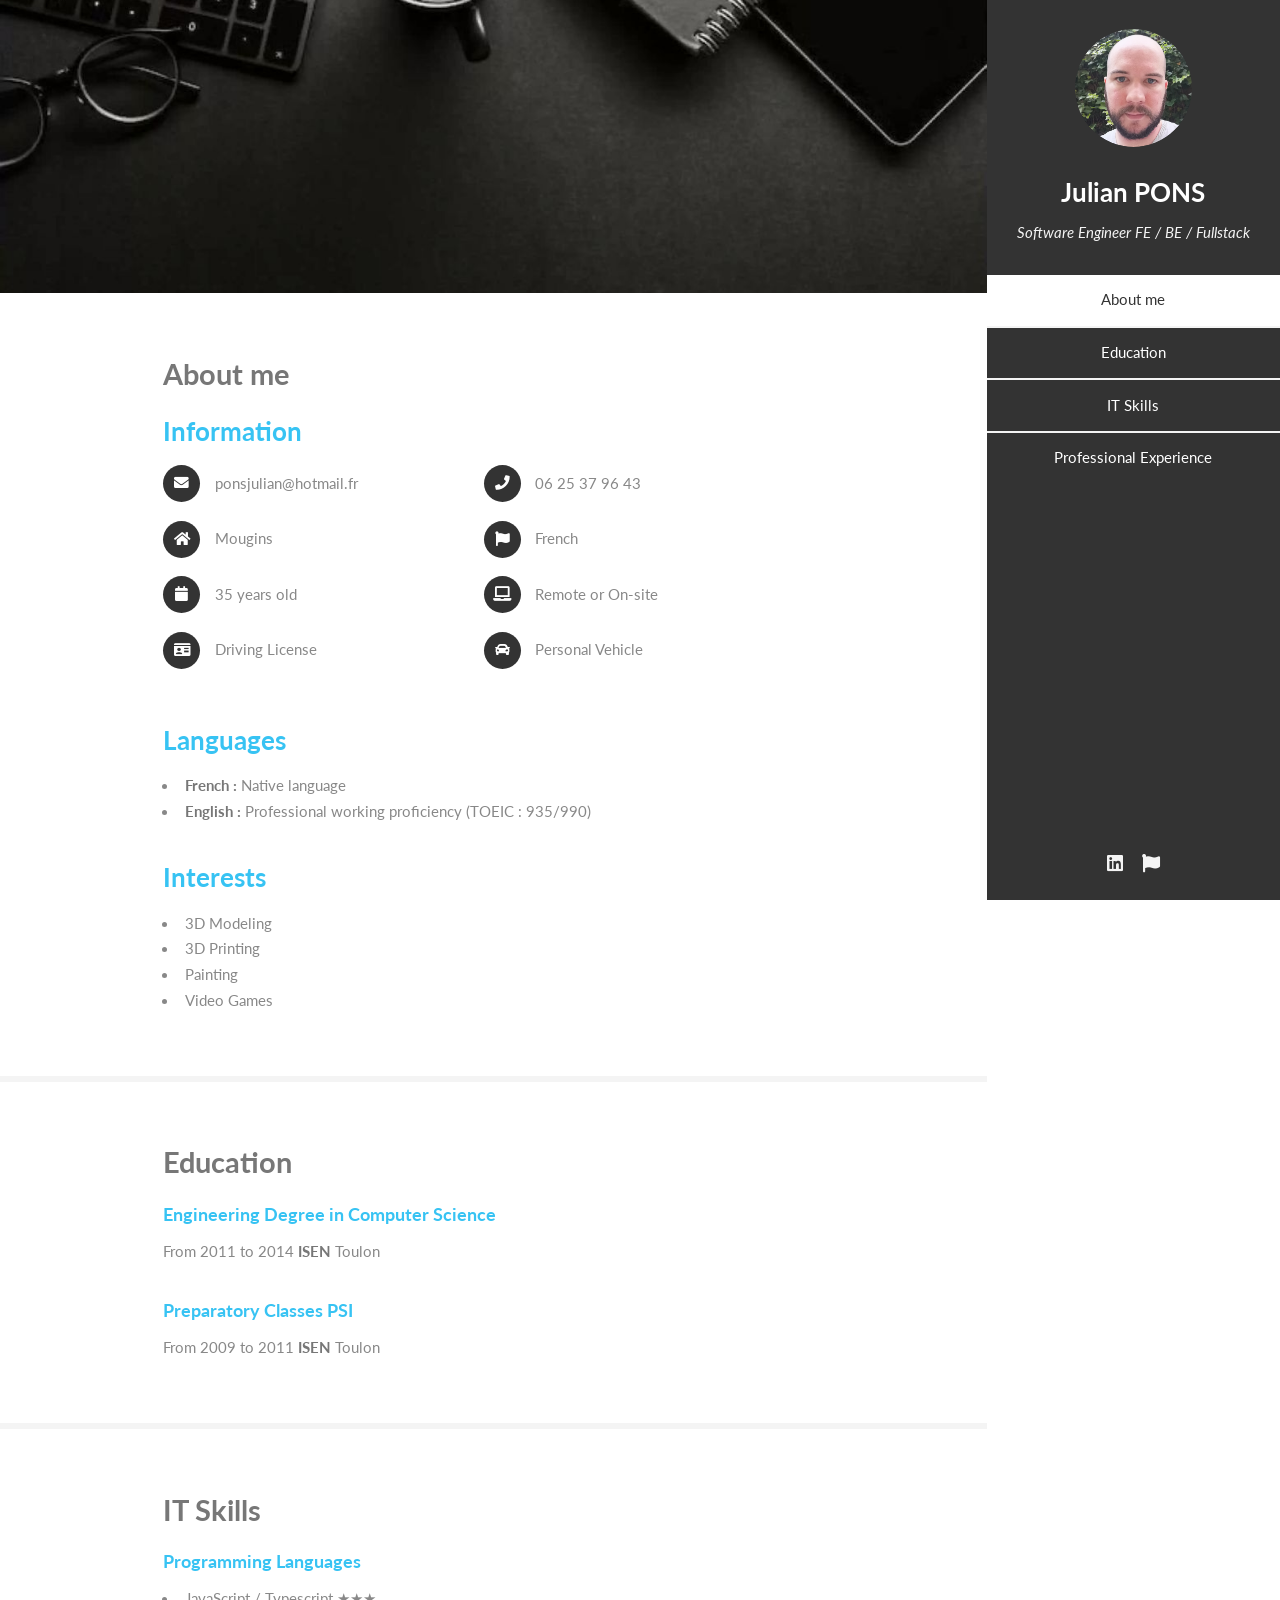
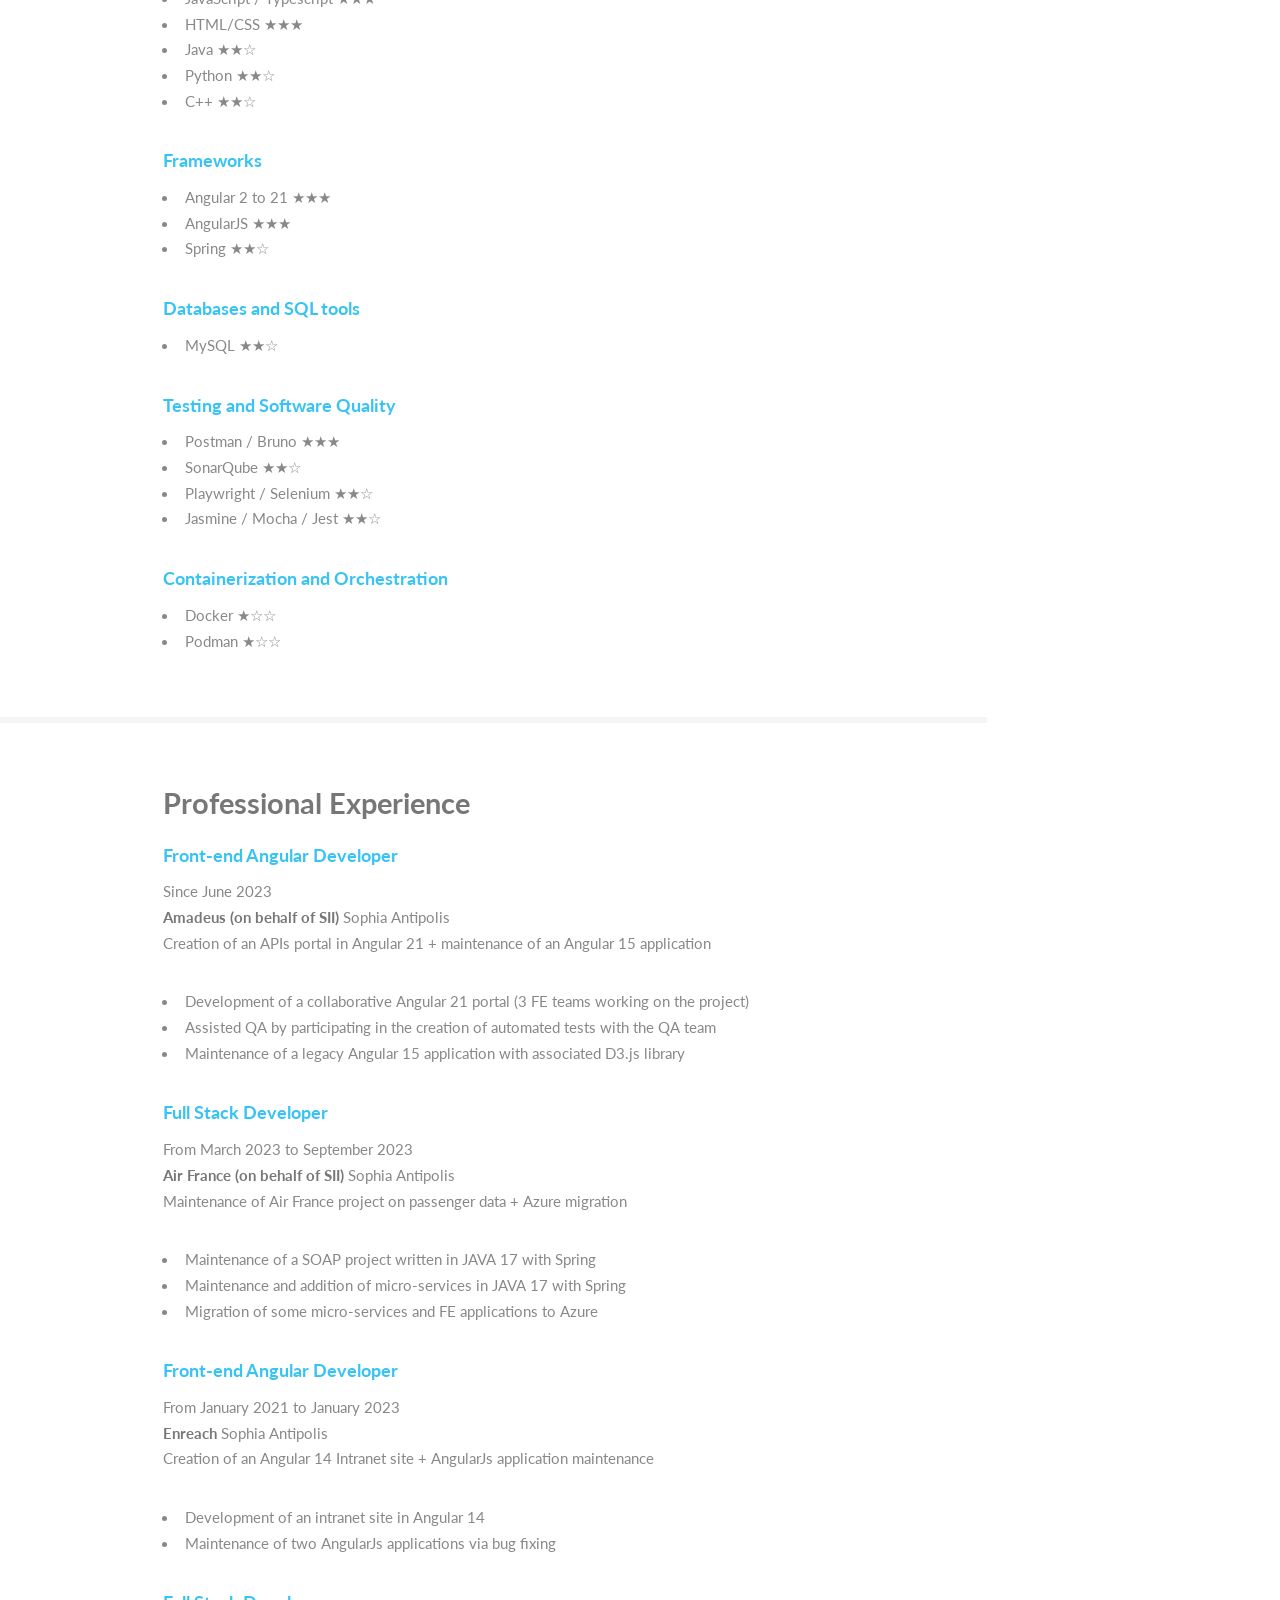
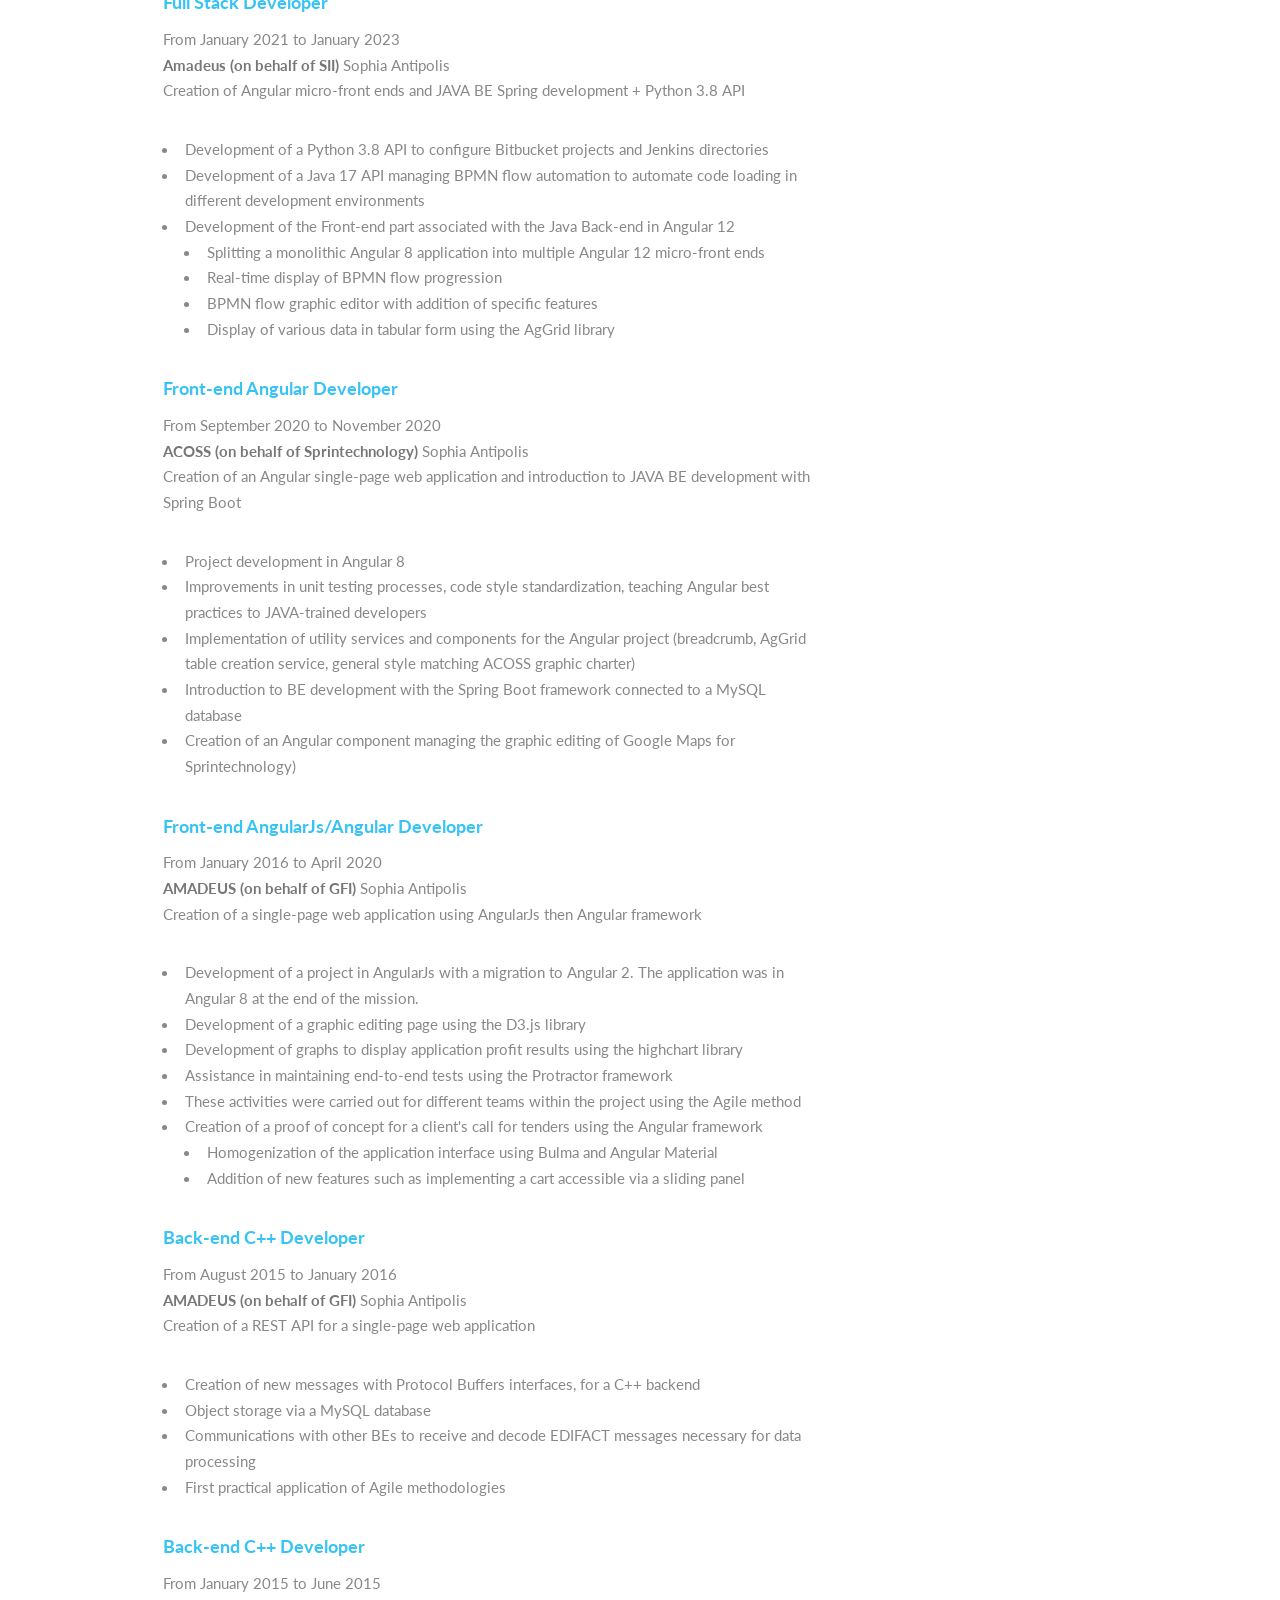
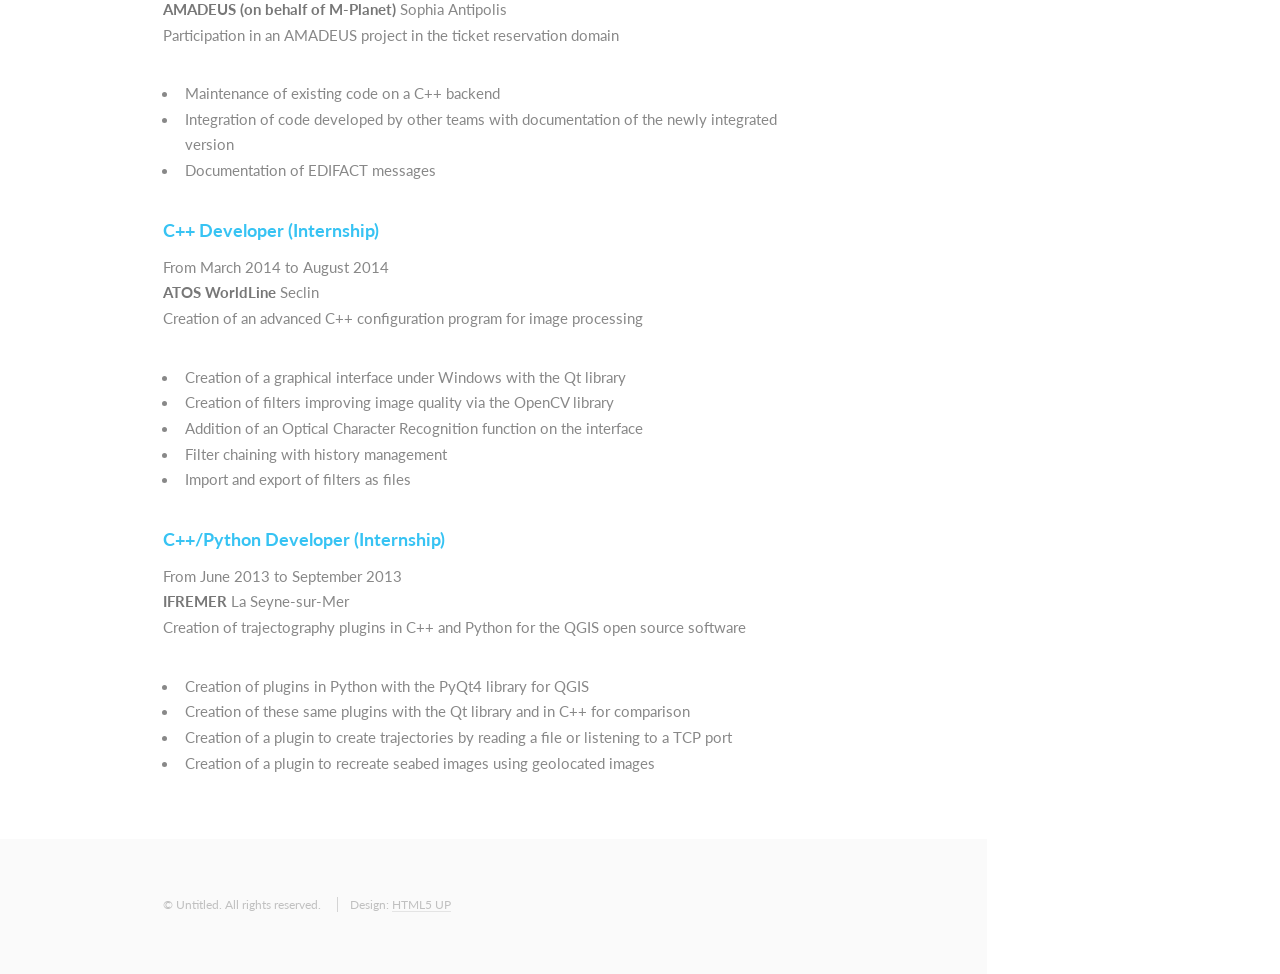
==== index_en.html @ d3ea6d81 "Add english translation" ====
<!DOCTYPE HTML>
<!--
	Read Only by HTML5 UP
	html5up.net | @ajlkn
	Free for personal and commercial use under the CCA 3.0 license (html5up.net/license)
-->
<html>

<head>
	<title>CV Julian PONS</title>
	<meta charset="utf-8" />
	<meta name="viewport" content="width=device-width, initial-scale=1, user-scalable=no" />
	<link rel="stylesheet" href="assets/css/main.css" />
</head>

<body class="is-preload">

	<!-- Header -->
	<section id="header">
		<header>
			<span class="image avatar"><img src="images/avatar.jpg" alt="" /></span>
			<h1 id="logo"><a href="#">Julian PONS</a></h1>
			<p>Software Engineer FE / BE / Fullstack</p>
		</header>
		<nav id="nav">
			<ul>
				<li><a href="#one" class="active">About me</a></li>
				<li><a href="#two">Education</a></li>
				<li><a href="#three">IT Skills</a></li>
				<li><a href="#four">Professional Experience</a></li>
			</ul>
		</nav>
		<footer>
			<ul class="icons">
				<li><a href="https://www.linkedin.com/in/julian-pons-7a95511b2" class="icon brands fa-linkedin"><span
							class="label">Linkedin</span></a></li>
				<li><a href="index.html" class="icon solid fa-flag"><span class="label">Français</span></a></li>
			</ul>
		</footer>
	</section>

	<!-- Wrapper -->
	<div id="wrapper">

		<!-- Main -->
		<div id="main">

			<!-- One -->
			<section id="one">
				<div class="image main" data-position="center">
					<img src="images/banner.jpg" alt="" />
				</div>
				<div class="container">
					<h2>About me</h2>

					<article>
						<header class="major">
							<h3 class="primary">Information</h3>
						</header>
						<ul class="feature-icons">
							<li class="icon solid fa-envelope">ponsjulian@hotmail.fr</li>
							<li class="icon solid fa-phone">06 25 37 96 43</li>
							<li class="icon solid fa-home">Mougins</li>
							<li class="icon solid fa-flag">French</li>
							<li class="icon solid fa-calendar">35 years old</li>
							<li class="icon solid fa-laptop">Remote or On-site</li>
							<li class="icon solid fa-id-card">Driving License</li>
							<li class="icon solid fa-car">Personal Vehicle</li>
						</ul>
					</article>

					<article>
						<header class="major">
							<h3 class="primary">Languages</h3>
						</header>
						<ul>
							<li><strong>French :</strong> Native language</li>
							<li><strong>English :</strong> Professional working proficiency (TOEIC :
								935/990)</li>
						</ul>
					</article>

					<article>
						<header class="major">
							<h3 class="primary">Interests</h3>
						</header>
						<ul>
							<li>3D Modeling</li>
							<li>3D Printing</li>
							<li>Painting</li>
							<li>Video Games</li>
						</ul>
					</article>
				</div>
			</section>

			<!-- Two -->
			<section id="two">
				<div class="container">
					<h2>Education</h2>

					<article>
						<h4 class="primary">Engineering Degree in Computer Science</h4>
						<p>From 2011 to 2014 <strong>ISEN</strong> Toulon</p>
					</article>

					<article>
						<h4 class="primary">Preparatory Classes PSI</h4>
						<p>From 2009 to 2011 <strong>ISEN</strong> Toulon</p>
					</article>
				</div>
			</section>

			<!-- Three -->
			<section id="three">
				<div class="container">
					<h2>IT Skills</h2>

					<h4 class="primary">Programming Languages</h4>
					<ul>
						<li>JavaScript / Typescript ★★★</li>
						<li>HTML/CSS ★★★</li>
						<li>Java ★★☆</li>
						<li>Python ★★☆</li>
						<li>C++ ★★☆</li>
					</ul>

					<h4 class="primary">Frameworks</h4>
					<ul>
						<li>Angular 2 to 21 ★★★</li>
						<li>AngularJS ★★★</li>
						<li>Spring ★★☆</li>
					</ul>

					<h4 class="primary">Databases and SQL tools</h4>
					<ul>
						<li>MySQL ★★☆</li>
					</ul>

					<h4 class="primary">Testing and Software Quality</h4>
					<ul>
						<li>Postman / Bruno ★★★</li>
						<li>SonarQube ★★☆</li>
						<li>Playwright / Selenium ★★☆</li>
						<li>Jasmine / Mocha / Jest ★★☆</li>
					</ul>

					<h4 class="primary">Containerization and Orchestration</h4>
					<ul>
						<li>Docker ★☆☆</li>
						<li>Podman ★☆☆</li>
					</ul>
				</div>
			</section>

			<!-- Four -->
			<section id="four">
				<div class="container">
					<h2>Professional Experience</h2>

					<article>
						<h4 class="primary">Front-end Angular Developer</h4>
						<p>Since June 2023 <strong><br />Amadeus (on behalf of SII)</strong> Sophia
							Antipolis<br />
							Creation of an APIs portal in Angular 21 + maintenance of an Angular 15 application</p>
						<ul>
							<li>Development of a collaborative Angular 21 portal (3 FE teams working on the project)
							</li>
							<li>Assisted QA by participating in the creation of automated tests with the QA team</li>
							<li>Maintenance of a legacy Angular 15 application with associated D3.js library</li>
						</ul>
					</article>

					<article>
						<h4 class="primary">Full Stack Developer</h4>
						<p>From March 2023 to September 2023 <strong><br />Air France (on behalf of
								SII)</strong>
							Sophia Antipolis<br />
							Maintenance of Air France project on passenger data + Azure migration</p>
						<ul>
							<li>Maintenance of a SOAP project written in JAVA 17 with Spring</li>
							<li>Maintenance and addition of micro-services in JAVA 17 with Spring</li>
							<li>Migration of some micro-services and FE applications to Azure</li>
						</ul>
					</article>

					<article>
						<h4 class="primary">Front-end Angular Developer</h4>
						<p>From January 2021 to January 2023 <strong><br />Enreach</strong> Sophia Antipolis<br />
							Creation of an Angular 14 Intranet site + AngularJs application maintenance</p>
						<ul>
							<li>Development of an intranet site in Angular 14</li>
							<li>Maintenance of two AngularJs applications via bug fixing</li>
						</ul>
					</article>

					<article>
						<h4 class="primary">Full Stack Developer</h4>
						<p>From January 2021 to January 2023 <strong><br />Amadeus (on behalf of
								SII)</strong>
							Sophia
							Antipolis<br />
							Creation of Angular micro-front ends and JAVA BE Spring development + Python 3.8 API</p>
						<ul>
							<li>Development of a Python 3.8 API to configure Bitbucket projects and Jenkins directories
							</li>
							<li>Development of a Java 17 API managing BPMN flow automation to automate code loading in
								different development environments</li>
							<li>Development of the Front-end part associated with the Java Back-end in Angular 12
								<ul>
									<li>Splitting a monolithic Angular 8 application into multiple Angular 12
										micro-front ends</li>
									<li>Real-time display of BPMN flow progression</li>
									<li>BPMN flow graphic editor with addition of specific features</li>
									<li>Display of various data in tabular form using the AgGrid library</li>
								</ul>
							</li>
						</ul>
					</article>

					<article>
						<h4 class="primary">Front-end Angular Developer</h4>
						<p>From September 2020 to November 2020 <strong><br />ACOSS (on behalf of
								Sprintechnology)</strong> Sophia Antipolis<br />
							Creation of an Angular single-page web application and introduction to JAVA BE development
							with Spring Boot</p>
						<ul>
							<li>Project development in Angular 8</li>
							<li>Improvements in unit testing processes, code style standardization, teaching Angular
								best practices to JAVA-trained developers</li>
							<li>Implementation of utility services and components for the Angular project (breadcrumb,
								AgGrid table creation service, general style matching ACOSS graphic charter)</li>
							<li>Introduction to BE development with the Spring Boot framework connected to a MySQL
								database</li>
							<li>Creation of an Angular component managing the graphic editing of Google Maps for
								Sprintechnology)</li>
						</ul>
					</article>

					<article>
						<h4 class="primary">Front-end AngularJs/Angular Developer</h4>
						<p>From January 2016 to April 2020 <strong><br />AMADEUS (on behalf of
								GFI)</strong>
							Sophia
							Antipolis<br />
							Creation of a single-page web application using AngularJs then Angular framework</p>
						<ul>
							<li>Development of a project in AngularJs with a migration to Angular 2. The application was
								in Angular 8 at the end of the mission.</li>
							<li>Development of a graphic editing page using the D3.js library</li>
							<li>Development of graphs to display application profit results using the highchart library
							</li>
							<li>Assistance in maintaining end-to-end tests using the Protractor framework</li>
							<li>These activities were carried out for different teams within the project using the Agile
								method</li>
							<li>Creation of a proof of concept for a client's call for tenders using the Angular
								framework
								<ul>
									<li>Homogenization of the application interface using Bulma and Angular Material
									</li>
									<li>Addition of new features such as implementing a cart accessible via a sliding
										panel</li>
								</ul>
							</li>
						</ul>
					</article>

					<article>
						<h4 class="primary">Back-end C++ Developer</h4>
						<p>From August 2015 to January 2016 <strong><br />AMADEUS (on behalf of GFI)</strong>
							Sophia
							Antipolis<br />
							Creation of a REST API for a single-page web application</p>
						<ul>
							<li>Creation of new messages with Protocol Buffers interfaces, for a C++ backend</li>
							<li>Object storage via a MySQL database</li>
							<li>Communications with other BEs to receive and decode EDIFACT messages necessary for data
								processing</li>
							<li>First practical application of Agile methodologies</li>
						</ul>
					</article>

					<article>
						<h4 class="primary">Back-end C++ Developer</h4>
						<p>From January 2015 to June 2015 <strong><br />AMADEUS (on behalf of
								M-Planet)</strong>
							Sophia Antipolis<br />
							Participation in an AMADEUS project in the ticket reservation domain</p>
						<ul>
							<li>Maintenance of existing code on a C++ backend</li>
							<li>Integration of code developed by other teams with documentation of the newly integrated
								version</li>
							<li>Documentation of EDIFACT messages</li>
						</ul>
					</article>

					<article>
						<h4 class="primary">C++ Developer (Internship)</h4>
						<p>From March 2014 to August 2014 <strong><br />ATOS WorldLine</strong> Seclin<br />
							Creation of an advanced C++ configuration program for image processing</p>
						<ul>
							<li>Creation of a graphical interface under Windows with the Qt library</li>
							<li>Creation of filters improving image quality via the OpenCV library</li>
							<li>Addition of an Optical Character Recognition function on the interface</li>
							<li>Filter chaining with history management</li>
							<li>Import and export of filters as files</li>
						</ul>
					</article>

					<article>
						<h4 class="primary">C++/Python Developer (Internship)</h4>
						<p>From June 2013 to September 2013 <strong><br />IFREMER</strong> La Seyne-sur-Mer<br />
							Creation of trajectography plugins in C++ and Python for the QGIS open source software
						</p>
						<ul>
							<li>Creation of plugins in Python with the PyQt4 library for QGIS</li>
							<li>Creation of these same plugins with the Qt library and in C++ for comparison</li>
							<li>Creation of a plugin to create trajectories by reading a file or listening to a TCP port
							</li>
							<li>Creation of a plugin to recreate seabed images using geolocated images</li>
						</ul>
					</article>
				</div>
			</section>

			<!-- Five -->
			<!--
							<section id="five">
								<div class="container">
									<h3>Elements</h3>
...
-->
		</div>

		<!-- Footer -->
		<section id="footer">
			<div class="container">
				<ul class="copyright">
					<li>&copy; Untitled. All rights reserved.</li>
					<li>Design: <a href="http://html5up.net">HTML5 UP</a></li>
				</ul>
			</div>
		</section>

	</div>

	<!-- Scripts -->
	<script src="assets/js/jquery.min.js"></script>
	<script src="assets/js/jquery.scrollex.min.js"></script>
	<script src="assets/js/jquery.scrolly.min.js"></script>
	<script src="assets/js/browser.min.js"></script>
	<script src="assets/js/breakpoints.min.js"></script>
	<script src="assets/js/util.js"></script>
	<script src="assets/js/main.js"></script>

</body>

</html>
---- assets/css/main.css ----
@import url("fontawesome-all.min.css");
@import url("https://fonts.googleapis.com/css?family=Lato:400,400italic,700,700italic|Source+Code+Pro:400");

/*
	Read Only by HTML5 UP
	html5up.net | @ajlkn
	Free for personal and commercial use under the CCA 3.0 license (html5up.net/license)
*/

html,
body,
div,
span,
applet,
object,
iframe,
h1,
h2,
h3,
h4,
h5,
h6,
p,
blockquote,
pre,
a,
abbr,
acronym,
address,
big,
cite,
code,
del,
dfn,
em,
img,
ins,
kbd,
q,
s,
samp,
small,
strike,
strong,
sub,
sup,
tt,
var,
b,
u,
i,
center,
dl,
dt,
dd,
ol,
ul,
li,
fieldset,
form,
label,
legend,
table,
caption,
tbody,
tfoot,
thead,
tr,
th,
td,
article,
aside,
canvas,
details,
embed,
figure,
figcaption,
footer,
header,
hgroup,
menu,
nav,
output,
ruby,
section,
summary,
time,
mark,
audio,
video {
	margin: 0;
	padding: 0;
	border: 0;
	font-size: 100%;
	font: inherit;
	vertical-align: baseline;
}

article,
aside,
details,
figcaption,
figure,
footer,
header,
hgroup,
menu,
nav,
section {
	display: block;
}

.primary {
	color: #37C3F3;
}

body {
	line-height: 1;
}

ol,
ul {
	list-style: none;
}

blockquote,
q {
	quotes: none;
}

blockquote:before,
blockquote:after,
q:before,
q:after {
	content: '';
	content: none;
}

table {
	border-collapse: collapse;
	border-spacing: 0;
}

body {
	-webkit-text-size-adjust: none;
}

mark {
	background-color: transparent;
	color: inherit;
}

input::-moz-focus-inner {
	border: 0;
	padding: 0;
}

input,
select,
textarea {
	-moz-appearance: none;
	-webkit-appearance: none;
	-ms-appearance: none;
	appearance: none;
}

/* Basic */

html {
	box-sizing: border-box;
}

*,
*:before,
*:after {
	box-sizing: inherit;
}

body {
	background: #fff;
}

body.is-preload *,
body.is-preload *:before,
body.is-preload *:after {
	-moz-animation: none !important;
	-webkit-animation: none !important;
	-ms-animation: none !important;
	animation: none !important;
	-moz-transition: none !important;
	-webkit-transition: none !important;
	-ms-transition: none !important;
	transition: none !important;
}

body,
input,
select,
textarea {
	color: #888;
	font-family: "Lato", sans-serif;
	font-size: 16pt;
	font-weight: 400;
	line-height: 1.75em;
}

a {
	-moz-transition: color 0.2s ease-in-out, border-color 0.2s ease-in-out;
	-webkit-transition: color 0.2s ease-in-out, border-color 0.2s ease-in-out;
	-ms-transition: color 0.2s ease-in-out, border-color 0.2s ease-in-out;
	transition: color 0.2s ease-in-out, border-color 0.2s ease-in-out;
	border-bottom: solid 1px #e4e4e4;
	color: inherit;
	text-decoration: none;
}

a:hover {
	border-bottom-color: transparent;
	color: #333333 !important;
}

strong,
b {
	color: #777;
	font-weight: 700;
}

em,
i {
	font-style: italic;
}

p {
	margin: 0 0 2.25em 0;
}

h1,
h2,
h3,
h4,
h5,
h6 {
	color: #777;
	font-weight: 700;
	line-height: 1em;
	margin: 0 0 0.5625em 0;
}

h1 a,
h2 a,
h3 a,
h4 a,
h5 a,
h6 a {
	border: 0;
	color: inherit;
	text-decoration: none;
}

h2 {
	font-size: 2em;
	line-height: 1.5em;
}

h3 {
	font-size: 1.75em;
	line-height: 1.5em;
}

h4 {
	font-size: 1.25em;
	line-height: 1.5em;
}

h5 {
	font-size: 0.9em;
	line-height: 1.5em;
}

h6 {
	font-size: 0.7em;
	line-height: 1.5em;
}

sub {
	font-size: 0.8em;
	position: relative;
	top: 0.5em;
}

sup {
	font-size: 0.8em;
	position: relative;
	top: -0.5em;
}

hr {
	border: 0;
	border-bottom: solid 2px #f4f4f4;
	margin: 2.25em 0;
}

hr.major {
	margin: 3.375em 0;
}

blockquote {
	border-left: solid 8px #e4e4e4;
	font-style: italic;
	margin: 0 0 2.25em 0;
	padding: 0.5em 0 0.5em 2em;
}

code {
	background: #555;
	border-radius: 5px;
	color: #fff;
	font-family: "Source Code Pro", monospace;
	font-size: 0.9em;
	margin: 0 0.25em;
	padding: 0.25em 0.65em;
}

pre {
	font-family: "Source Code Pro", monospace;
	font-size: 0.9em;
	margin: 0 0 2.25em 0;
}

pre code {
	-webkit-overflow-scrolling: touch;
	display: block;
	line-height: 1.5em;
	overflow-x: auto;
	padding: 1em 1.5em;
}

.align-left {
	text-align: left;
}

.align-center {
	text-align: center;
}

.align-right {
	text-align: right;
}

/* Row */

.row {
	display: flex;
	flex-wrap: wrap;
	box-sizing: border-box;
	align-items: stretch;
}

.row>* {
	box-sizing: border-box;
}

.row.gtr-uniform>*> :last-child {
	margin-bottom: 0;
}

.row.aln-left {
	justify-content: flex-start;
}

.row.aln-center {
	justify-content: center;
}

.row.aln-right {
	justify-content: flex-end;
}

.row.aln-top {
	align-items: flex-start;
}

.row.aln-middle {
	align-items: center;
}

.row.aln-bottom {
	align-items: flex-end;
}

.row>.imp {
	order: -1;
}

.row>.col-1 {
	width: 8.33333%;
}

.row>.off-1 {
	margin-left: 8.33333%;
}

.row>.col-2 {
	width: 16.66667%;
}

.row>.off-2 {
	margin-left: 16.66667%;
}

.row>.col-3 {
	width: 25%;
}

.row>.off-3 {
	margin-left: 25%;
}

.row>.col-4 {
	width: 33.33333%;
}

.row>.off-4 {
	margin-left: 33.33333%;
}

.row>.col-5 {
	width: 41.66667%;
}

.row>.off-5 {
	margin-left: 41.66667%;
}

.row>.col-6 {
	width: 50%;
}

.row>.off-6 {
	margin-left: 50%;
}

.row>.col-7 {
	width: 58.33333%;
}

.row>.off-7 {
	margin-left: 58.33333%;
}

.row>.col-8 {
	width: 66.66667%;
}

.row>.off-8 {
	margin-left: 66.66667%;
}

.row>.col-9 {
	width: 75%;
}

.row>.off-9 {
	margin-left: 75%;
}

.row>.col-10 {
	width: 83.33333%;
}

.row>.off-10 {
	margin-left: 83.33333%;
}

.row>.col-11 {
	width: 91.66667%;
}

.row>.off-11 {
	margin-left: 91.66667%;
}

.row>.col-12 {
	width: 100%;
}

.row>.off-12 {
	margin-left: 100%;
}

.row.gtr-0 {
	margin-top: 0;
	margin-left: 0em;
}

.row.gtr-0>* {
	padding: 0 0 0 0em;
}

.row.gtr-0.gtr-uniform {
	margin-top: 0em;
}

.row.gtr-0.gtr-uniform>* {
	padding-top: 0em;
}

.row.gtr-25 {
	margin-top: 0;
	margin-left: -0.5em;
}

.row.gtr-25>* {
	padding: 0 0 0 0.5em;
}

.row.gtr-25.gtr-uniform {
	margin-top: -0.5em;
}

.row.gtr-25.gtr-uniform>* {
	padding-top: 0.5em;
}

.row.gtr-50 {
	margin-top: 0;
	margin-left: -1em;
}

.row.gtr-50>* {
	padding: 0 0 0 1em;
}

.row.gtr-50.gtr-uniform {
	margin-top: -1em;
}

.row.gtr-50.gtr-uniform>* {
	padding-top: 1em;
}

.row {
	margin-top: 0;
	margin-left: -2em;
}

.row>* {
	padding: 0 0 0 2em;
}

.row.gtr-uniform {
	margin-top: -2em;
}

.row.gtr-uniform>* {
	padding-top: 2em;
}

.row.gtr-150 {
	margin-top: 0;
	margin-left: -3em;
}

.row.gtr-150>* {
	padding: 0 0 0 3em;
}

.row.gtr-150.gtr-uniform {
	margin-top: -3em;
}

.row.gtr-150.gtr-uniform>* {
	padding-top: 3em;
}

.row.gtr-200 {
	margin-top: 0;
	margin-left: -4em;
}

.row.gtr-200>* {
	padding: 0 0 0 4em;
}

.row.gtr-200.gtr-uniform {
	margin-top: -4em;
}

.row.gtr-200.gtr-uniform>* {
	padding-top: 4em;
}

@media screen and (max-width: 1680px) {

	.row {
		display: flex;
		flex-wrap: wrap;
		box-sizing: border-box;
		align-items: stretch;
	}

	.row>* {
		box-sizing: border-box;
	}

	.row.gtr-uniform>*> :last-child {
		margin-bottom: 0;
	}

	.row.aln-left {
		justify-content: flex-start;
	}

	.row.aln-center {
		justify-content: center;
	}

	.row.aln-right {
		justify-content: flex-end;
	}

	.row.aln-top {
		align-items: flex-start;
	}

	.row.aln-middle {
		align-items: center;
	}

	.row.aln-bottom {
		align-items: flex-end;
	}

	.row>.imp-xlarge {
		order: -1;
	}

	.row>.col-1-xlarge {
		width: 8.33333%;
	}

	.row>.off-1-xlarge {
		margin-left: 8.33333%;
	}

	.row>.col-2-xlarge {
		width: 16.66667%;
	}

	.row>.off-2-xlarge {
		margin-left: 16.66667%;
	}

	.row>.col-3-xlarge {
		width: 25%;
	}

	.row>.off-3-xlarge {
		margin-left: 25%;
	}

	.row>.col-4-xlarge {
		width: 33.33333%;
	}

	.row>.off-4-xlarge {
		margin-left: 33.33333%;
	}

	.row>.col-5-xlarge {
		width: 41.66667%;
	}

	.row>.off-5-xlarge {
		margin-left: 41.66667%;
	}

	.row>.col-6-xlarge {
		width: 50%;
	}

	.row>.off-6-xlarge {
		margin-left: 50%;
	}

	.row>.col-7-xlarge {
		width: 58.33333%;
	}

	.row>.off-7-xlarge {
		margin-left: 58.33333%;
	}

	.row>.col-8-xlarge {
		width: 66.66667%;
	}

	.row>.off-8-xlarge {
		margin-left: 66.66667%;
	}

	.row>.col-9-xlarge {
		width: 75%;
	}

	.row>.off-9-xlarge {
		margin-left: 75%;
	}

	.row>.col-10-xlarge {
		width: 83.33333%;
	}

	.row>.off-10-xlarge {
		margin-left: 83.33333%;
	}

	.row>.col-11-xlarge {
		width: 91.66667%;
	}

	.row>.off-11-xlarge {
		margin-left: 91.66667%;
	}

	.row>.col-12-xlarge {
		width: 100%;
	}

	.row>.off-12-xlarge {
		margin-left: 100%;
	}

	.row.gtr-0 {
		margin-top: 0;
		margin-left: 0em;
	}

	.row.gtr-0>* {
		padding: 0 0 0 0em;
	}

	.row.gtr-0.gtr-uniform {
		margin-top: 0em;
	}

	.row.gtr-0.gtr-uniform>* {
		padding-top: 0em;
	}

	.row.gtr-25 {
		margin-top: 0;
		margin-left: -0.5em;
	}

	.row.gtr-25>* {
		padding: 0 0 0 0.5em;
	}

	.row.gtr-25.gtr-uniform {
		margin-top: -0.5em;
	}

	.row.gtr-25.gtr-uniform>* {
		padding-top: 0.5em;
	}

	.row.gtr-50 {
		margin-top: 0;
		margin-left: -1em;
	}

	.row.gtr-50>* {
		padding: 0 0 0 1em;
	}

	.row.gtr-50.gtr-uniform {
		margin-top: -1em;
	}

	.row.gtr-50.gtr-uniform>* {
		padding-top: 1em;
	}

	.row {
		margin-top: 0;
		margin-left: -2em;
	}

	.row>* {
		padding: 0 0 0 2em;
	}

	.row.gtr-uniform {
		margin-top: -2em;
	}

	.row.gtr-uniform>* {
		padding-top: 2em;
	}

	.row.gtr-150 {
		margin-top: 0;
		margin-left: -3em;
	}

	.row.gtr-150>* {
		padding: 0 0 0 3em;
	}

	.row.gtr-150.gtr-uniform {
		margin-top: -3em;
	}

	.row.gtr-150.gtr-uniform>* {
		padding-top: 3em;
	}

	.row.gtr-200 {
		margin-top: 0;
		margin-left: -4em;
	}

	.row.gtr-200>* {
		padding: 0 0 0 4em;
	}

	.row.gtr-200.gtr-uniform {
		margin-top: -4em;
	}

	.row.gtr-200.gtr-uniform>* {
		padding-top: 4em;
	}

}

@media screen and (max-width: 1280px) {

	.row {
		display: flex;
		flex-wrap: wrap;
		box-sizing: border-box;
		align-items: stretch;
	}

	.row>* {
		box-sizing: border-box;
	}

	.row.gtr-uniform>*> :last-child {
		margin-bottom: 0;
	}

	.row.aln-left {
		justify-content: flex-start;
	}

	.row.aln-center {
		justify-content: center;
	}

	.row.aln-right {
		justify-content: flex-end;
	}

	.row.aln-top {
		align-items: flex-start;
	}

	.row.aln-middle {
		align-items: center;
	}

	.row.aln-bottom {
		align-items: flex-end;
	}

	.row>.imp-large {
		order: -1;
	}

	.row>.col-1-large {
		width: 8.33333%;
	}

	.row>.off-1-large {
		margin-left: 8.33333%;
	}

	.row>.col-2-large {
		width: 16.66667%;
	}

	.row>.off-2-large {
		margin-left: 16.66667%;
	}

	.row>.col-3-large {
		width: 25%;
	}

	.row>.off-3-large {
		margin-left: 25%;
	}

	.row>.col-4-large {
		width: 33.33333%;
	}

	.row>.off-4-large {
		margin-left: 33.33333%;
	}

	.row>.col-5-large {
		width: 41.66667%;
	}

	.row>.off-5-large {
		margin-left: 41.66667%;
	}

	.row>.col-6-large {
		width: 50%;
	}

	.row>.off-6-large {
		margin-left: 50%;
	}

	.row>.col-7-large {
		width: 58.33333%;
	}

	.row>.off-7-large {
		margin-left: 58.33333%;
	}

	.row>.col-8-large {
		width: 66.66667%;
	}

	.row>.off-8-large {
		margin-left: 66.66667%;
	}

	.row>.col-9-large {
		width: 75%;
	}

	.row>.off-9-large {
		margin-left: 75%;
	}

	.row>.col-10-large {
		width: 83.33333%;
	}

	.row>.off-10-large {
		margin-left: 83.33333%;
	}

	.row>.col-11-large {
		width: 91.66667%;
	}

	.row>.off-11-large {
		margin-left: 91.66667%;
	}

	.row>.col-12-large {
		width: 100%;
	}

	.row>.off-12-large {
		margin-left: 100%;
	}

	.row.gtr-0 {
		margin-top: 0;
		margin-left: 0em;
	}

	.row.gtr-0>* {
		padding: 0 0 0 0em;
	}

	.row.gtr-0.gtr-uniform {
		margin-top: 0em;
	}

	.row.gtr-0.gtr-uniform>* {
		padding-top: 0em;
	}

	.row.gtr-25 {
		margin-top: 0;
		margin-left: -0.375em;
	}

	.row.gtr-25>* {
		padding: 0 0 0 0.375em;
	}

	.row.gtr-25.gtr-uniform {
		margin-top: -0.375em;
	}

	.row.gtr-25.gtr-uniform>* {
		padding-top: 0.375em;
	}

	.row.gtr-50 {
		margin-top: 0;
		margin-left: -0.75em;
	}

	.row.gtr-50>* {
		padding: 0 0 0 0.75em;
	}

	.row.gtr-50.gtr-uniform {
		margin-top: -0.75em;
	}

	.row.gtr-50.gtr-uniform>* {
		padding-top: 0.75em;
	}

	.row {
		margin-top: 0;
		margin-left: -1.5em;
	}

	.row>* {
		padding: 0 0 0 1.5em;
	}

	.row.gtr-uniform {
		margin-top: -1.5em;
	}

	.row.gtr-uniform>* {
		padding-top: 1.5em;
	}

	.row.gtr-150 {
		margin-top: 0;
		margin-left: -2.25em;
	}

	.row.gtr-150>* {
		padding: 0 0 0 2.25em;
	}

	.row.gtr-150.gtr-uniform {
		margin-top: -2.25em;
	}

	.row.gtr-150.gtr-uniform>* {
		padding-top: 2.25em;
	}

	.row.gtr-200 {
		margin-top: 0;
		margin-left: -3em;
	}

	.row.gtr-200>* {
		padding: 0 0 0 3em;
	}

	.row.gtr-200.gtr-uniform {
		margin-top: -3em;
	}

	.row.gtr-200.gtr-uniform>* {
		padding-top: 3em;
	}

}

@media screen and (max-width: 1024px) {

	.row {
		display: flex;
		flex-wrap: wrap;
		box-sizing: border-box;
		align-items: stretch;
	}

	.row>* {
		box-sizing: border-box;
	}

	.row.gtr-uniform>*> :last-child {
		margin-bottom: 0;
	}

	.row.aln-left {
		justify-content: flex-start;
	}

	.row.aln-center {
		justify-content: center;
	}

	.row.aln-right {
		justify-content: flex-end;
	}

	.row.aln-top {
		align-items: flex-start;
	}

	.row.aln-middle {
		align-items: center;
	}

	.row.aln-bottom {
		align-items: flex-end;
	}

	.row>.imp-medium {
		order: -1;
	}

	.row>.col-1-medium {
		width: 8.33333%;
	}

	.row>.off-1-medium {
		margin-left: 8.33333%;
	}

	.row>.col-2-medium {
		width: 16.66667%;
	}

	.row>.off-2-medium {
		margin-left: 16.66667%;
	}

	.row>.col-3-medium {
		width: 25%;
	}

	.row>.off-3-medium {
		margin-left: 25%;
	}

	.row>.col-4-medium {
		width: 33.33333%;
	}

	.row>.off-4-medium {
		margin-left: 33.33333%;
	}

	.row>.col-5-medium {
		width: 41.66667%;
	}

	.row>.off-5-medium {
		margin-left: 41.66667%;
	}

	.row>.col-6-medium {
		width: 50%;
	}

	.row>.off-6-medium {
		margin-left: 50%;
	}

	.row>.col-7-medium {
		width: 58.33333%;
	}

	.row>.off-7-medium {
		margin-left: 58.33333%;
	}

	.row>.col-8-medium {
		width: 66.66667%;
	}

	.row>.off-8-medium {
		margin-left: 66.66667%;
	}

	.row>.col-9-medium {
		width: 75%;
	}

	.row>.off-9-medium {
		margin-left: 75%;
	}

	.row>.col-10-medium {
		width: 83.33333%;
	}

	.row>.off-10-medium {
		margin-left: 83.33333%;
	}

	.row>.col-11-medium {
		width: 91.66667%;
	}

	.row>.off-11-medium {
		margin-left: 91.66667%;
	}

	.row>.col-12-medium {
		width: 100%;
	}

	.row>.off-12-medium {
		margin-left: 100%;
	}

	.row.gtr-0 {
		margin-top: 0;
		margin-left: 0em;
	}

	.row.gtr-0>* {
		padding: 0 0 0 0em;
	}

	.row.gtr-0.gtr-uniform {
		margin-top: 0em;
	}

	.row.gtr-0.gtr-uniform>* {
		padding-top: 0em;
	}

	.row.gtr-25 {
		margin-top: 0;
		margin-left: -0.375em;
	}

	.row.gtr-25>* {
		padding: 0 0 0 0.375em;
	}

	.row.gtr-25.gtr-uniform {
		margin-top: -0.375em;
	}

	.row.gtr-25.gtr-uniform>* {
		padding-top: 0.375em;
	}

	.row.gtr-50 {
		margin-top: 0;
		margin-left: -0.75em;
	}

	.row.gtr-50>* {
		padding: 0 0 0 0.75em;
	}

	.row.gtr-50.gtr-uniform {
		margin-top: -0.75em;
	}

	.row.gtr-50.gtr-uniform>* {
		padding-top: 0.75em;
	}

	.row {
		margin-top: 0;
		margin-left: -1.5em;
	}

	.row>* {
		padding: 0 0 0 1.5em;
	}

	.row.gtr-uniform {
		margin-top: -1.5em;
	}

	.row.gtr-uniform>* {
		padding-top: 1.5em;
	}

	.row.gtr-150 {
		margin-top: 0;
		margin-left: -2.25em;
	}

	.row.gtr-150>* {
		padding: 0 0 0 2.25em;
	}

	.row.gtr-150.gtr-uniform {
		margin-top: -2.25em;
	}

	.row.gtr-150.gtr-uniform>* {
		padding-top: 2.25em;
	}

	.row.gtr-200 {
		margin-top: 0;
		margin-left: -3em;
	}

	.row.gtr-200>* {
		padding: 0 0 0 3em;
	}

	.row.gtr-200.gtr-uniform {
		margin-top: -3em;
	}

	.row.gtr-200.gtr-uniform>* {
		padding-top: 3em;
	}

}

@media screen and (max-width: 736px) {

	.row {
		display: flex;
		flex-wrap: wrap;
		box-sizing: border-box;
		align-items: stretch;
	}

	.row>* {
		box-sizing: border-box;
	}

	.row.gtr-uniform>*> :last-child {
		margin-bottom: 0;
	}

	.row.aln-left {
		justify-content: flex-start;
	}

	.row.aln-center {
		justify-content: center;
	}

	.row.aln-right {
		justify-content: flex-end;
	}

	.row.aln-top {
		align-items: flex-start;
	}

	.row.aln-middle {
		align-items: center;
	}

	.row.aln-bottom {
		align-items: flex-end;
	}

	.row>.imp-small {
		order: -1;
	}

	.row>.col-1-small {
		width: 8.33333%;
	}

	.row>.off-1-small {
		margin-left: 8.33333%;
	}

	.row>.col-2-small {
		width: 16.66667%;
	}

	.row>.off-2-small {
		margin-left: 16.66667%;
	}

	.row>.col-3-small {
		width: 25%;
	}

	.row>.off-3-small {
		margin-left: 25%;
	}

	.row>.col-4-small {
		width: 33.33333%;
	}

	.row>.off-4-small {
		margin-left: 33.33333%;
	}

	.row>.col-5-small {
		width: 41.66667%;
	}

	.row>.off-5-small {
		margin-left: 41.66667%;
	}

	.row>.col-6-small {
		width: 50%;
	}

	.row>.off-6-small {
		margin-left: 50%;
	}

	.row>.col-7-small {
		width: 58.33333%;
	}

	.row>.off-7-small {
		margin-left: 58.33333%;
	}

	.row>.col-8-small {
		width: 66.66667%;
	}

	.row>.off-8-small {
		margin-left: 66.66667%;
	}

	.row>.col-9-small {
		width: 75%;
	}

	.row>.off-9-small {
		margin-left: 75%;
	}

	.row>.col-10-small {
		width: 83.33333%;
	}

	.row>.off-10-small {
		margin-left: 83.33333%;
	}

	.row>.col-11-small {
		width: 91.66667%;
	}

	.row>.off-11-small {
		margin-left: 91.66667%;
	}

	.row>.col-12-small {
		width: 100%;
	}

	.row>.off-12-small {
		margin-left: 100%;
	}

	.row.gtr-0 {
		margin-top: 0;
		margin-left: 0em;
	}

	.row.gtr-0>* {
		padding: 0 0 0 0em;
	}

	.row.gtr-0.gtr-uniform {
		margin-top: 0em;
	}

	.row.gtr-0.gtr-uniform>* {
		padding-top: 0em;
	}

	.row.gtr-25 {
		margin-top: 0;
		margin-left: -0.3125em;
	}

	.row.gtr-25>* {
		padding: 0 0 0 0.3125em;
	}

	.row.gtr-25.gtr-uniform {
		margin-top: -0.3125em;
	}

	.row.gtr-25.gtr-uniform>* {
		padding-top: 0.3125em;
	}

	.row.gtr-50 {
		margin-top: 0;
		margin-left: -0.625em;
	}

	.row.gtr-50>* {
		padding: 0 0 0 0.625em;
	}

	.row.gtr-50.gtr-uniform {
		margin-top: -0.625em;
	}

	.row.gtr-50.gtr-uniform>* {
		padding-top: 0.625em;
	}

	.row {
		margin-top: 0;
		margin-left: -1.25em;
	}

	.row>* {
		padding: 0 0 0 1.25em;
	}

	.row.gtr-uniform {
		margin-top: -1.25em;
	}

	.row.gtr-uniform>* {
		padding-top: 1.25em;
	}

	.row.gtr-150 {
		margin-top: 0;
		margin-left: -1.875em;
	}

	.row.gtr-150>* {
		padding: 0 0 0 1.875em;
	}

	.row.gtr-150.gtr-uniform {
		margin-top: -1.875em;
	}

	.row.gtr-150.gtr-uniform>* {
		padding-top: 1.875em;
	}

	.row.gtr-200 {
		margin-top: 0;
		margin-left: -2.5em;
	}

	.row.gtr-200>* {
		padding: 0 0 0 2.5em;
	}

	.row.gtr-200.gtr-uniform {
		margin-top: -2.5em;
	}

	.row.gtr-200.gtr-uniform>* {
		padding-top: 2.5em;
	}

}

@media screen and (max-width: 480px) {

	.row {
		display: flex;
		flex-wrap: wrap;
		box-sizing: border-box;
		align-items: stretch;
	}

	.row>* {
		box-sizing: border-box;
	}

	.row.gtr-uniform>*> :last-child {
		margin-bottom: 0;
	}

	.row.aln-left {
		justify-content: flex-start;
	}

	.row.aln-center {
		justify-content: center;
	}

	.row.aln-right {
		justify-content: flex-end;
	}

	.row.aln-top {
		align-items: flex-start;
	}

	.row.aln-middle {
		align-items: center;
	}

	.row.aln-bottom {
		align-items: flex-end;
	}

	.row>.imp-xsmall {
		order: -1;
	}

	.row>.col-1-xsmall {
		width: 8.33333%;
	}

	.row>.off-1-xsmall {
		margin-left: 8.33333%;
	}

	.row>.col-2-xsmall {
		width: 16.66667%;
	}

	.row>.off-2-xsmall {
		margin-left: 16.66667%;
	}

	.row>.col-3-xsmall {
		width: 25%;
	}

	.row>.off-3-xsmall {
		margin-left: 25%;
	}

	.row>.col-4-xsmall {
		width: 33.33333%;
	}

	.row>.off-4-xsmall {
		margin-left: 33.33333%;
	}

	.row>.col-5-xsmall {
		width: 41.66667%;
	}

	.row>.off-5-xsmall {
		margin-left: 41.66667%;
	}

	.row>.col-6-xsmall {
		width: 50%;
	}

	.row>.off-6-xsmall {
		margin-left: 50%;
	}

	.row>.col-7-xsmall {
		width: 58.33333%;
	}

	.row>.off-7-xsmall {
		margin-left: 58.33333%;
	}

	.row>.col-8-xsmall {
		width: 66.66667%;
	}

	.row>.off-8-xsmall {
		margin-left: 66.66667%;
	}

	.row>.col-9-xsmall {
		width: 75%;
	}

	.row>.off-9-xsmall {
		margin-left: 75%;
	}

	.row>.col-10-xsmall {
		width: 83.33333%;
	}

	.row>.off-10-xsmall {
		margin-left: 83.33333%;
	}

	.row>.col-11-xsmall {
		width: 91.66667%;
	}

	.row>.off-11-xsmall {
		margin-left: 91.66667%;
	}

	.row>.col-12-xsmall {
		width: 100%;
	}

	.row>.off-12-xsmall {
		margin-left: 100%;
	}

	.row.gtr-0 {
		margin-top: 0;
		margin-left: 0em;
	}

	.row.gtr-0>* {
		padding: 0 0 0 0em;
	}

	.row.gtr-0.gtr-uniform {
		margin-top: 0em;
	}

	.row.gtr-0.gtr-uniform>* {
		padding-top: 0em;
	}

	.row.gtr-25 {
		margin-top: 0;
		margin-left: -0.3125em;
	}

	.row.gtr-25>* {
		padding: 0 0 0 0.3125em;
	}

	.row.gtr-25.gtr-uniform {
		margin-top: -0.3125em;
	}

	.row.gtr-25.gtr-uniform>* {
		padding-top: 0.3125em;
	}

	.row.gtr-50 {
		margin-top: 0;
		margin-left: -0.625em;
	}

	.row.gtr-50>* {
		padding: 0 0 0 0.625em;
	}

	.row.gtr-50.gtr-uniform {
		margin-top: -0.625em;
	}

	.row.gtr-50.gtr-uniform>* {
		padding-top: 0.625em;
	}

	.row {
		margin-top: 0;
		margin-left: -1.25em;
	}

	.row>* {
		padding: 0 0 0 1.25em;
	}

	.row.gtr-uniform {
		margin-top: -1.25em;
	}

	.row.gtr-uniform>* {
		padding-top: 1.25em;
	}

	.row.gtr-150 {
		margin-top: 0;
		margin-left: -1.875em;
	}

	.row.gtr-150>* {
		padding: 0 0 0 1.875em;
	}

	.row.gtr-150.gtr-uniform {
		margin-top: -1.875em;
	}

	.row.gtr-150.gtr-uniform>* {
		padding-top: 1.875em;
	}

	.row.gtr-200 {
		margin-top: 0;
		margin-left: -2.5em;
	}

	.row.gtr-200>* {
		padding: 0 0 0 2.5em;
	}

	.row.gtr-200.gtr-uniform {
		margin-top: -2.5em;
	}

	.row.gtr-200.gtr-uniform>* {
		padding-top: 2.5em;
	}

}

/* Container */

.container {
	margin: 0 auto;
	max-width: calc(100% - 4.5em);
	width: 45em;
}

.container.xsmall {
	width: 11.25em;
}

.container.small {
	width: 22.5em;
}

.container.medium {
	width: 33.75em;
}

.container.large {
	width: 56.25em;
}

.container.xlarge {
	width: 67.5em;
}

.container.max {
	width: 100%;
}

@media screen and (max-width: 1024px) {

	.container {
		width: 100% !important;
	}

}

@media screen and (max-width: 480px) {

	.container {
		max-width: calc(100% - 3.375em);
	}

}

/* Section/Article */

section.special,
article.special {
	text-align: center;
}

header p {
	color: #aaa;
	position: relative;
	margin: 0 0 1.6875em 0;
}

header h2+p {
	font-size: 1.25em;
	margin-top: -0.5em;
	line-height: 1.5em;
}

header h3+p {
	font-size: 1.1em;
	margin-top: -0.35em;
	line-height: 1.5em;
}

header h4+p,
header h5+p,
header h6+p {
	font-size: 0.9em;
	margin-top: -0.25em;
	line-height: 1.5em;
}

header.major h2 {
	color: #333333;
	font-size: 3.5em;
}

header.major h2+p {
	color: #777;
	font-size: 1.75em;
	font-weight: 700;
	margin-top: -0.75em;
}

/* Form */

form {
	margin: 0 0 2.25em 0;
}

label {
	color: #777;
	display: block;
	font-size: 0.9em;
	font-weight: 700;
	margin: 0 0 1.125em 0;
}

input::-moz-focus-inner {
	border: 0;
	padding: 0;
}

input[type="text"],
input[type="password"],
input[type="email"],
select,
textarea {
	-moz-appearance: none;
	-webkit-appearance: none;
	-ms-appearance: none;
	appearance: none;
	border-radius: 5px;
	border: none;
	border: solid 2px #e4e4e4;
	color: inherit;
	display: block;
	outline: 0;
	padding: 0 1em;
	text-decoration: none;
	width: 100%;
}

input[type="text"]:invalid,
input[type="password"]:invalid,
input[type="email"]:invalid,
select:invalid,
textarea:invalid {
	box-shadow: none;
}

input[type="text"]:focus,
input[type="password"]:focus,
input[type="email"]:focus,
select:focus,
textarea:focus {
	border-color: #333333;
}

select {
	background-image: url("data:image/svg+xml;charset=utf8,%3Csvg xmlns='http://www.w3.org/2000/svg' width='40' height='40' preserveAspectRatio='none' viewBox='0 0 40 40'%3E%3Cpath d='M9.4,12.3l10.4,10.4l10.4-10.4c0.2-0.2,0.5-0.4,0.9-0.4c0.3,0,0.6,0.1,0.9,0.4l3.3,3.3c0.2,0.2,0.4,0.5,0.4,0.9 c0,0.4-0.1,0.6-0.4,0.9L20.7,31.9c-0.2,0.2-0.5,0.4-0.9,0.4c-0.3,0-0.6-0.1-0.9-0.4L4.3,17.3c-0.2-0.2-0.4-0.5-0.4-0.9 c0-0.4,0.1-0.6,0.4-0.9l3.3-3.3c0.2-0.2,0.5-0.4,0.9-0.4S9.1,12.1,9.4,12.3z' fill='%23e4e4e4' /%3E%3C/svg%3E");
	background-size: 1.25em;
	background-repeat: no-repeat;
	background-position: calc(100% - 1em) center;
	height: 2.75em;
	padding-right: 2.75em;
	text-overflow: ellipsis;
}

select option {
	color: #777;
	background: #fff;
}

select:focus::-ms-value {
	background-color: transparent;
}

select::-ms-expand {
	display: none;
}

input[type="text"],
input[type="password"],
input[type="email"],
select {
	height: 2.75em;
}

textarea {
	padding: 0.75em 1em;
}

input[type="checkbox"],
input[type="radio"] {
	-moz-appearance: none;
	-webkit-appearance: none;
	-ms-appearance: none;
	appearance: none;
	display: block;
	float: left;
	margin-right: -2em;
	opacity: 0;
	width: 1em;
	z-index: -1;
}

input[type="checkbox"]+label,
input[type="radio"]+label {
	text-decoration: none;
	color: #888;
	cursor: pointer;
	display: inline-block;
	font-size: 1em;
	font-weight: 400;
	padding-left: 2.4em;
	padding-right: 0.75em;
	position: relative;
}

input[type="checkbox"]+label:before,
input[type="radio"]+label:before {
	-moz-osx-font-smoothing: grayscale;
	-webkit-font-smoothing: antialiased;
	display: inline-block;
	font-style: normal;
	font-variant: normal;
	text-rendering: auto;
	line-height: 1;
	text-transform: none !important;
	font-family: 'Font Awesome 5 Free';
	font-weight: 900;
}

input[type="checkbox"]+label:before,
input[type="radio"]+label:before {
	background: #fafafa;
	border-radius: 5px;
	border: solid 2px #e4e4e4;
	content: '';
	display: inline-block;
	font-size: 0.8em;
	height: 2.0625em;
	left: 0;
	line-height: 2.0625em;
	position: absolute;
	text-align: center;
	top: 0;
	width: 2.0625em;
}

input[type="checkbox"]:checked+label:before,
input[type="radio"]:checked+label:before {
	background: #989898;
	border-color: #989898;
	color: #ffffff;
	content: '\f00c';
}

input[type="checkbox"]:focus+label:before,
input[type="radio"]:focus+label:before {
	border-color: #333333;
}

input[type="checkbox"]+label:before {
	border-radius: 5px;
}

input[type="radio"]+label:before {
	border-radius: 100%;
}

::-webkit-input-placeholder {
	color: #aaa !important;
	font-style: italic;
	opacity: 1.0;
}

:-moz-placeholder {
	color: #aaa !important;
	font-style: italic;
	opacity: 1.0;
}

::-moz-placeholder {
	color: #aaa !important;
	font-style: italic;
	opacity: 1.0;
}

:-ms-input-placeholder {
	color: #aaa !important;
	font-style: italic;
	opacity: 1.0;
}

/* Box */

.box {
	border-radius: 5px;
	border: solid 2px #e4e4e4;
	margin-bottom: 2.25em;
	padding: 1.5em;
}

.box> :last-child,
.box> :last-child> :last-child,
.box> :last-child> :last-child> :last-child {
	margin-bottom: 0;
}

.box.alt {
	border: 0;
	border-radius: 0;
	padding: 0;
}

/* Icon */

.icon {
	text-decoration: none;
	border-bottom: none;
	position: relative;
}

.icon:before {
	-moz-osx-font-smoothing: grayscale;
	-webkit-font-smoothing: antialiased;
	display: inline-block;
	font-style: normal;
	font-variant: normal;
	text-rendering: auto;
	line-height: 1;
	text-transform: none !important;
	font-family: 'Font Awesome 5 Free';
	font-weight: 400;
}

.icon>.label {
	display: none;
}

.icon:before {
	line-height: inherit;
}

.icon.solid:before {
	font-weight: 900;
}

.icon.brands:before {
	font-family: 'Font Awesome 5 Brands';
}

/* Image */

.image {
	border-radius: 5px;
	border: 0;
	display: inline-block;
	position: relative;
}

.image[data-position] img {
	-moz-object-fit: cover;
	-webkit-object-fit: cover;
	-ms-object-fit: cover;
	object-fit: cover;
	display: block;
	position: absolute;
	top: 0;
	left: 0;
	width: 100%;
	height: 100%;
}

.image[data-position="top left"] img {
	-moz-object-position: top left;
	-webkit-object-position: top left;
	-ms-object-position: top left;
	object-position: top left;
}

.image[data-position="top"] img {
	-moz-object-position: top;
	-webkit-object-position: top;
	-ms-object-position: top;
	object-position: top;
}

.image[data-position="top right"] img {
	-moz-object-position: top right;
	-webkit-object-position: top right;
	-ms-object-position: top right;
	object-position: top right;
}

.image[data-position="right"] img {
	-moz-object-position: right;
	-webkit-object-position: right;
	-ms-object-position: right;
	object-position: right;
}

.image[data-position="bottom right"] img {
	-moz-object-position: bottom right;
	-webkit-object-position: bottom right;
	-ms-object-position: bottom right;
	object-position: bottom right;
}

.image[data-position="bottom"] img {
	-moz-object-position: bottom;
	-webkit-object-position: bottom;
	-ms-object-position: bottom;
	object-position: bottom;
}

.image[data-position="bottom left"] img {
	-moz-object-position: bottom left;
	-webkit-object-position: bottom left;
	-ms-object-position: bottom left;
	object-position: bottom left;
}

.image[data-position="left"] img {
	-moz-object-position: left;
	-webkit-object-position: left;
	-ms-object-position: left;
	object-position: left;
}

.image[data-position="center"] img {
	-moz-object-position: center;
	-webkit-object-position: center;
	-ms-object-position: center;
	object-position: center;
}

.image[data-position="25% 25%"] img {
	-moz-object-position: 25% 25%;
	-webkit-object-position: 25% 25%;
	-ms-object-position: 25% 25%;
	object-position: 25% 25%;
}

.image[data-position="75% 25%"] img {
	-moz-object-position: 75% 25%;
	-webkit-object-position: 75% 25%;
	-ms-object-position: 75% 25%;
	object-position: 75% 25%;
}

.image[data-position="75% 75%"] img {
	-moz-object-position: 75% 75%;
	-webkit-object-position: 75% 75%;
	-ms-object-position: 75% 75%;
	object-position: 75% 75%;
}

.image[data-position="25% 75%"] img {
	-moz-object-position: 25% 75%;
	-webkit-object-position: 25% 75%;
	-ms-object-position: 25% 75%;
	object-position: 25% 75%;
}

.image img {
	border-radius: 5px;
	display: block;
}

.image.left {
	float: left;
	margin: 0 2.5em 2em 0;
	top: 0.25em;
}

.image.right {
	float: right;
	margin: 0 0 2em 2.5em;
	top: 0.25em;
}

.image.fit {
	display: block;
	margin: 0 0 2.25em 0;
	width: 100%;
}

.image.fit img {
	display: block;
	width: 100%;
}

.image.avatar {
	border-radius: 100%;
	overflow: hidden;
}

.image.avatar img {
	border-radius: 100%;
	display: block;
	width: 100%;
}

.image.main {
	display: block;
	height: 20em;
	border-radius: 0;
}

.image.main img {
	border-radius: 0;
}

/* List */

ol {
	list-style: decimal;
	margin: 0 0 2.25em 0;
	padding-left: 1.25em;
}

ol li {
	padding-left: 0.25em;
}

ul {
	list-style: disc;
	margin: 0 0 2.25em 0;
	padding-left: 1em;
}

ul li {
	padding-left: 0.5em;
}

ul.alt {
	list-style: none;
	padding-left: 0;
}

ul.alt li {
	border-top: solid 2px #f4f4f4;
	padding: 0.5em 0;
}

ul.alt li:first-child {
	border-top: 0;
	padding-top: 0;
}

dl {
	margin: 0 0 2.25em 0;
}

/* Actions */

ul.actions {
	display: -moz-flex;
	display: -webkit-flex;
	display: -ms-flex;
	display: flex;
	cursor: default;
	list-style: none;
	margin-left: -1.125em;
	padding-left: 0;
}

ul.actions li {
	padding: 0 0 0 1.125em;
	vertical-align: middle;
}

ul.actions.special {
	-moz-justify-content: center;
	-webkit-justify-content: center;
	-ms-justify-content: center;
	justify-content: center;
	width: 100%;
	margin-left: 0;
}

ul.actions.special li:first-child {
	padding-left: 0;
}

ul.actions.stacked {
	-moz-flex-direction: column;
	-webkit-flex-direction: column;
	-ms-flex-direction: column;
	flex-direction: column;
	margin-left: 0;
}

ul.actions.stacked li {
	padding: 1.125em 0 0 0;
}

ul.actions.stacked li:first-child {
	padding-top: 0;
}

ul.actions.fit {
	width: calc(100% + 1.125em);
}

ul.actions.fit li {
	-moz-flex-grow: 1;
	-webkit-flex-grow: 1;
	-ms-flex-grow: 1;
	flex-grow: 1;
	-moz-flex-shrink: 1;
	-webkit-flex-shrink: 1;
	-ms-flex-shrink: 1;
	flex-shrink: 1;
	width: 100%;
}

ul.actions.fit li>* {
	width: 100%;
}

ul.actions.fit.stacked {
	width: 100%;
}

@media screen and (max-width: 480px) {

	ul.actions:not(.fixed) {
		-moz-flex-direction: column;
		-webkit-flex-direction: column;
		-ms-flex-direction: column;
		flex-direction: column;
		margin-left: 0;
		width: 100% !important;
	}

	ul.actions:not(.fixed) li {
		-moz-flex-grow: 1;
		-webkit-flex-grow: 1;
		-ms-flex-grow: 1;
		flex-grow: 1;
		-moz-flex-shrink: 1;
		-webkit-flex-shrink: 1;
		-ms-flex-shrink: 1;
		flex-shrink: 1;
		padding: 1.125em 0 0 0;
		text-align: center;
		width: 100%;
	}

	ul.actions:not(.fixed) li>* {
		width: 100%;
	}

	ul.actions:not(.fixed) li:first-child {
		padding-top: 0;
	}

	ul.actions:not(.fixed) li input[type="submit"],
	ul.actions:not(.fixed) li input[type="reset"],
	ul.actions:not(.fixed) li input[type="button"],
	ul.actions:not(.fixed) li button,
	ul.actions:not(.fixed) li .button {
		width: 100%;
	}

	ul.actions:not(.fixed) li input[type="submit"].icon:before,
	ul.actions:not(.fixed) li input[type="reset"].icon:before,
	ul.actions:not(.fixed) li input[type="button"].icon:before,
	ul.actions:not(.fixed) li button.icon:before,
	ul.actions:not(.fixed) li .button.icon:before {
		margin-left: -0.5rem;
	}

}

/* Feature Icons */

ul.feature-icons {
	list-style: none;
	padding-left: 0;
}

ul.feature-icons li {
	text-decoration: none;
	display: inline-block;
	margin: 0 0 1.6875em 0;
	padding: 0.35em 0 0 3.5em;
	position: relative;
	vertical-align: top;
	width: 48%;
}

ul.feature-icons li:before {
	-moz-osx-font-smoothing: grayscale;
	-webkit-font-smoothing: antialiased;
	display: inline-block;
	font-style: normal;
	font-variant: normal;
	text-rendering: auto;
	line-height: 1;
	text-transform: none !important;
	font-family: 'Font Awesome 5 Free';
	font-weight: 400;
}

ul.feature-icons li:before {
	background: #333333;
	border-radius: 100%;
	color: #ffffff;
	display: block;
	height: 2.5em;
	left: 0;
	line-height: 2.5em;
	position: absolute;
	text-align: center;
	top: 0;
	width: 2.5em;
}

/* Icons */

ul.icons {
	cursor: default;
	list-style: none;
	padding-left: 0;
}

ul.icons li {
	display: inline-block;
	padding: 0 1em 0 0;
}

ul.icons li:last-child {
	padding-right: 0 !important;
}

ul.icons li .icon:before {
	font-size: 1.25em;
}

/* Table */

.table-wrapper {
	-webkit-overflow-scrolling: touch;
	overflow-x: auto;
}

table {
	margin: 0 0 2.25em 0;
	width: 100%;
}

table tbody tr {
	border: solid 2px #f4f4f4;
	border-left: 0;
	border-right: 0;
}

table tbody tr:nth-child(2n + 1) {
	background-color: #fafafa;
}

table td {
	padding: 0.75em 0.75em;
}

table th {
	color: #777;
	font-size: 0.9em;
	font-weight: 700;
	padding: 0 0.75em 0.75em 0.75em;
	text-align: left;
}

table thead {
	border-bottom: solid 4px #e4e4e4;
}

table tfoot {
	border-top: solid 4px #e4e4e4;
}

table.alt {
	border-collapse: separate;
}

table.alt tbody tr td {
	border: solid 2px #e4e4e4;
	border-left-width: 0;
	border-top-width: 0;
}

table.alt tbody tr td:first-child {
	border-left-width: 2px;
}

table.alt tbody tr:first-child td {
	border-top-width: 2px;
}

table.alt thead {
	border-bottom: 0;
}

table.alt tfoot {
	border-top: 0;
}

/* Button */

input[type="submit"],
input[type="reset"],
input[type="button"],
.button {
	-moz-appearance: none;
	-webkit-appearance: none;
	-ms-appearance: none;
	appearance: none;
	-moz-transition: background-color 0.2s ease-in-out, color 0.2s ease-in-out;
	-webkit-transition: background-color 0.2s ease-in-out, color 0.2s ease-in-out;
	-ms-transition: background-color 0.2s ease-in-out, color 0.2s ease-in-out;
	transition: background-color 0.2s ease-in-out, color 0.2s ease-in-out;
	background-color: #989898;
	border-radius: 5px;
	border: 0;
	color: #ffffff !important;
	cursor: pointer;
	display: inline-block;
	font-weight: 700;
	height: 2.75em;
	line-height: 2.75em;
	padding: 0 1.5em;
	text-align: center;
	text-decoration: none;
	white-space: nowrap;
}

input[type="submit"]:hover,
input[type="reset"]:hover,
input[type="button"]:hover,
.button:hover {
	background-color: #a5a5a5;
	color: #ffffff !important;
}

input[type="submit"]:active,
input[type="reset"]:active,
input[type="button"]:active,
.button:active {
	background-color: #8b8b8b;
}

input[type="submit"].icon,
input[type="reset"].icon,
input[type="button"].icon,
.button.icon {
	padding-left: 1.35em;
}

input[type="submit"].icon:before,
input[type="reset"].icon:before,
input[type="button"].icon:before,
.button.icon:before {
	margin-right: 0.5em;
}

input[type="submit"].fit,
input[type="reset"].fit,
input[type="button"].fit,
.button.fit {
	width: 100%;
}

input[type="submit"].small,
input[type="reset"].small,
input[type="button"].small,
.button.small {
	font-size: 0.8em;
}

input[type="submit"].large,
input[type="reset"].large,
input[type="button"].large,
.button.large {
	font-size: 1.35em;
}

input[type="submit"].alt,
input[type="reset"].alt,
input[type="button"].alt,
.button.alt {
	background-color: transparent;
	box-shadow: inset 0 0 0 2px #e4e4e4;
	color: #777 !important;
}

input[type="submit"].alt:hover,
input[type="reset"].alt:hover,
input[type="button"].alt:hover,
.button.alt:hover {
	background-color: #f4f4f4;
	color: #777 !important;
}

input[type="submit"].alt:active,
input[type="reset"].alt:active,
input[type="button"].alt:active,
.button.alt:active {
	background-color: #eaeaea;
}

input[type="submit"].alt.icon:before,
input[type="reset"].alt.icon:before,
input[type="button"].alt.icon:before,
.button.alt.icon:before {
	color: #aaa;
}

input[type="submit"].primary,
input[type="reset"].primary,
input[type="button"].primary,
.button.primary {
	background-color: #333333;
	color: #ffffff !important;
}

input[type="submit"].primary:hover,
input[type="reset"].primary:hover,
input[type="button"].primary:hover,
.button.primary:hover {
	background-color: #5ed0b1;
}

input[type="submit"].primary:active,
input[type="reset"].primary:active,
input[type="button"].primary:active,
.button.primary:active {
	background-color: #39c29d;
}

input[type="submit"].disabled,
input[type="submit"]:disabled,
input[type="reset"].disabled,
input[type="reset"]:disabled,
input[type="button"].disabled,
input[type="button"]:disabled,
.button.disabled,
.button:disabled {
	background-color: #888 !important;
	box-shadow: inset 0 -0.15em 0 0 rgba(0, 0, 0, 0.15);
	color: #fff !important;
	cursor: default;
	opacity: 0.25;
}

/* Features */

.features article {
	border-top: solid 3px #f4f4f4;
	margin-bottom: 2.25em;
	padding-top: 2.25em;
}

.features article:first-child {
	border-top: 0;
	padding-top: 0;
}

.features article .image {
	display: inline-block;
	padding-right: 2.5em;
	vertical-align: middle;
	width: 48%;
}

.features article .image img {
	display: block;
	width: 100%;
}

.features article .inner {
	display: inline-block;
	vertical-align: middle;
	width: 50%;
}

.features article .inner> :last-child {
	margin-bottom: 0;
}

/* Header */

#header {
	display: -moz-flex;
	display: -webkit-flex;
	display: -ms-flex;
	display: flex;
	-moz-flex-direction: column;
	-webkit-flex-direction: column;
	-ms-flex-direction: column;
	flex-direction: column;
	-moz-justify-content: space-between;
	-webkit-justify-content: space-between;
	-ms-justify-content: space-between;
	justify-content: space-between;
	background: #333333;
	color: #F4F4F4;
	height: 100%;
	overflow-y: auto;
	position: fixed;
	text-align: center;
	top: 0;
	width: 23em;
	right: 0;
}

#header h1,
#header h2,
#header h3,
#header h4,
#header h5,
#header h6 {
	color: #ffffff;
}

#header h1 a,
#header h2 a,
#header h3 a,
#header h4 a,
#header h5 a,
#header h6 a {
	color: #ffffff;
}

#header header p {
	color: #F4F4F4;
}

#header a {
	color: #F4F4F4;
}

#header a:hover {
	color: #ffffff !important;
}

#header>header {
	-moz-flex-shrink: 0;
	-webkit-flex-shrink: 0;
	-ms-flex-shrink: 0;
	flex-shrink: 0;
	padding: 3em;
}

#header>header .avatar {
	display: block;
	margin: 0 auto 2.25em auto;
	width: 8em;
}

#header>header h1 {
	font-size: 1.75em;
	margin: 0;
}

#header>header p {
	color: #F4F4F4;
	font-style: italic;
	margin: 1em 0 0 0;
}

#header>footer {
	-moz-flex-shrink: 0;
	-webkit-flex-shrink: 0;
	-ms-flex-shrink: 0;
	flex-shrink: 0;
	bottom: 0;
	left: 0;
	padding: 2em;
	width: 100%;
}

#header>footer .icons {
	margin: 0;
}

#header>footer .icons li a {
	color: #F4F4F4;
}

#header>nav {
	-moz-flex-grow: 1;
	-webkit-flex-grow: 1;
	-ms-flex-grow: 1;
	flex-grow: 1;
}

#header>nav ul {
	list-style: none;
	margin: 0;
	padding: 0;
}

#header>nav ul li {
	border-top: solid 2px #F4F4F4;
	display: block;
	padding: 0;
}

#header>nav ul li a {
	-moz-transition: none;
	-webkit-transition: none;
	-ms-transition: none;
	transition: none;
	border: 0;
	color: #ffffff !important;
	display: block;
	padding: 0.85em 0;
	text-decoration: none;
}

#header>nav ul li a.active {
	background: #fff;
	color: #333333 !important;
}

#header>nav ul li:first-child {
	border-top: 0;
}

/* Wrapper */

#wrapper {
	background: #fff;
	padding-right: 23em;
}

/* Main */

#main>section {
	border-top: solid 6px #f4f4f4;
}

#main>section>.container {
	padding: 6em 0 4em 0;
}

#main>section:first-child {
	border-top: 0;
}

/* Footer */

#footer {
	background: #fafafa;
	border-top: 0;
	color: #c0c0c0;
	overflow: hidden;
	padding: 4em 0 2em 0;
}

#footer .copyright {
	line-height: 1em;
	list-style: none;
	padding: 0;
}

#footer .copyright li {
	border-left: solid 1px #d4d4d4;
	display: inline-block;
	font-size: 0.8em;
	margin-left: 1em;
	padding-left: 1em;
}

#footer .copyright li:first-child {
	border-left: 0;
	margin-left: 0;
	padding-left: 0;
}

#footer .copyright li a {
	color: inherit;
}

/* XLarge */

@media screen and (max-width: 1680px) {

	/* Basic */

	body,
	input,
	select,
	textarea {
		font-size: 13pt;
	}

	/* Header */

	#header {
		width: 21em;
	}

	#header>header {
		padding: 2em;
	}

	#header>footer {
		padding: 1.5em;
	}

	/* Wrapper */

	#wrapper {
		padding-right: 21em;
	}

	/* Main */

	#main>section>.container {
		padding: 4em 0 2em 0;
	}

}

/* Large */

@media screen and (max-width: 1280px) {

	/* Basic */

	body,
	input,
	select,
	textarea {
		font-size: 11pt;
	}

	/* Header */

	#header {
		width: 20em;
	}

	/* Wrapper */

	#wrapper {
		padding-right: 20em;
	}

}

/* Medium */

#titleBar {
	display: none;
}

@media screen and (max-width: 1024px) {

	/* Basic */

	html,
	body {
		overflow-x: hidden;
	}

	body,
	input,
	select,
	textarea {
		font-size: 12pt;
	}

	/* Image */

	.image.left,
	.image.right {
		max-width: 40%;
	}

	.image.left img,
	.image.right img {
		width: 100%;
	}

	.image.main {
		height: 20em;
	}

	/* Header */

	#header {
		-moz-backface-visibility: hidden;
		-webkit-backface-visibility: hidden;
		-ms-backface-visibility: hidden;
		backface-visibility: hidden;
		-moz-transition: -moz-transform 0.5s ease;
		-webkit-transition: -webkit-transform 0.5s ease;
		-ms-transition: -ms-transform 0.5s ease;
		transition: transform 0.5s ease;
		display: block;
		height: 100%;
		overflow-y: auto;
		position: fixed;
		top: 0;
		width: 23em;
		z-index: 10002;
		-moz-transform: translateX(23em);
		-webkit-transform: translateX(23em);
		-ms-transform: translateX(23em);
		transform: translateX(23em);
		right: 0;
	}

	#header>footer {
		bottom: auto;
		left: auto;
		margin: 0.5em 0 0 0;
		position: relative;
		right: auto;
		top: auto;
	}

	/* Wrapper */

	#wrapper {
		-moz-backface-visibility: hidden;
		-webkit-backface-visibility: hidden;
		-ms-backface-visibility: hidden;
		backface-visibility: hidden;
		-moz-transition: -moz-transform 0.5s ease;
		-webkit-transition: -webkit-transform 0.5s ease;
		-ms-transition: -ms-transform 0.5s ease;
		transition: transform 0.5s ease;
		padding: 44px 0 1px 0;
	}

	/* Header Panel */

	#titleBar {
		-moz-backface-visibility: hidden;
		-webkit-backface-visibility: hidden;
		-ms-backface-visibility: hidden;
		backface-visibility: hidden;
		-moz-transition: -moz-transform 0.5s ease;
		-webkit-transition: -webkit-transform 0.5s ease;
		-ms-transition: -ms-transform 0.5s ease;
		transition: transform 0.5s ease;
		display: block;
		height: 44px;
		left: 0;
		position: fixed;
		top: 0;
		width: 100%;
		z-index: 10001;
		background: #222;
		color: #fff;
		min-width: 320px;
	}

	#titleBar .title {
		color: #fff;
		display: block;
		font-weight: 700;
		height: 44px;
		line-height: 44px;
		padding: 0 1em;
		width: 100%;
		text-align: left;
	}

	#titleBar .title a {
		border: 0;
		text-decoration: none;
	}

	#titleBar .toggle {
		text-decoration: none;
		height: 4em;
		position: absolute;
		top: 0;
		width: 6em;
		border: 0;
		outline: 0;
		right: 0;
	}

	#titleBar .toggle:before {
		-moz-osx-font-smoothing: grayscale;
		-webkit-font-smoothing: antialiased;
		display: inline-block;
		font-style: normal;
		font-variant: normal;
		text-rendering: auto;
		line-height: 1;
		text-transform: none !important;
		font-family: 'Font Awesome 5 Free';
		font-weight: 900;
	}

	#titleBar .toggle:before {
		background: #333333;
		color: #ffffff;
		content: '\f0c9';
		display: block;
		font-size: 18px;
		height: 44px;
		line-height: 44px;
		position: absolute;
		text-align: center;
		top: 0;
		width: 64px;
		right: 0;
	}

	body.header-visible #wrapper,
	body.header-visible #titleBar {
		-moz-transform: translateX(-23em);
		-webkit-transform: translateX(-23em);
		-ms-transform: translateX(-23em);
		transform: translateX(-23em);
	}

	body.header-visible #header {
		-moz-transform: translateX(0);
		-webkit-transform: translateX(0);
		-ms-transform: translateX(0);
		transform: translateX(0);
	}

}

/* Small */

@media screen and (max-width: 736px) {

	/* Basic */

	body,
	input,
	select,
	textarea {
		font-size: 12pt;
	}

	h1 br,
	h2 br,
	h3 br,
	h4 br,
	h5 br,
	h6 br {
		display: none;
	}

	h2 {
		font-size: 1.75em;
	}

	h3 {
		font-size: 1.5em;
	}

	h4 {
		font-size: 1em;
	}

	/* Image */

	.image.left {
		margin: 0 1.5em 1em 0;
	}

	.image.right {
		margin: 0 0 1em 1.5em;
	}

	.image.main {
		height: 12em;
	}

	/* Section/Article */

	header br {
		display: none;
	}

	header.major h2 {
		font-size: 2.5em;
	}

	header.major h2+p {
		font-size: 1.5em;
	}

	/* Features */

	.features article .image {
		display: block;
		margin: 0 0 2.25em 0;
		padding-right: 0;
		width: 100%;
	}

	.features article .inner {
		display: block;
		width: 100%;
	}

	/* Header */

	#header {
		width: 17em;
		-moz-transform: translateX(17em);
		-webkit-transform: translateX(17em);
		-ms-transform: translateX(17em);
		transform: translateX(17em);
		right: 0;
	}

	#header>header {
		padding: 2em;
	}

	#header>header .avatar {
		margin: 0 auto 1.6875em auto;
		width: 6em;
	}

	#header>header h1 {
		font-size: 1.5em;
	}

	#header>header p {
		margin: 1em 0 0 0;
	}

	#header>footer {
		padding: 1.5em;
	}

	/* Main */

	#main>section>.container {
		padding: 2em 0 0 0;
	}

	/* Footer */

	#footer {
		text-align: center;
	}

	#footer .copyright li {
		border-left: 0;
		display: block;
		line-height: 1.75em;
		margin: 0.75em 0 0 0;
		padding-left: 0;
	}

	#footer .copyright li:first-child {
		margin-top: 0;
	}

	/* Header Panel */

	#titleBar .toggle {
		height: 4em;
		width: 6em;
	}

	#titleBar .toggle:before {
		font-size: 14px;
		width: 44px;
	}

	body.header-visible #wrapper,
	body.header-visible #titleBar {
		-moz-transform: translateX(-17em);
		-webkit-transform: translateX(-17em);
		-ms-transform: translateX(-17em);
		transform: translateX(-17em);
	}

}

/* XSmall */

@media screen and (max-width: 480px) {

	/* Basic */

	html,
	body {
		min-width: 320px;
	}

	body,
	input,
	select,
	textarea {
		font-size: 12pt;
	}

	/* List */

	ul.actions {
		margin: 0 0 2.25em 0;
	}

	ul.actions li {
		display: block;
		padding: 1.125em 0 0 0;
		text-align: center;
		width: 100%;
	}

	ul.actions li:first-child {
		padding-top: 0;
	}

	ul.actions li>* {
		width: 100%;
		margin: 0 !important;
	}

	ul.actions li>*.icon:before {
		margin-left: -2em;
	}

	ul.actions.small li {
		padding: 0.5625em 0 0 0;
	}

	ul.actions.small li:first-child {
		padding-top: 0;
	}

	ul.feature-icons li {
		display: block;
		width: 100%;
	}

	/* Button */

	input[type="submit"],
	input[type="reset"],
	input[type="button"],
	.button {
		padding: 0;
	}

}
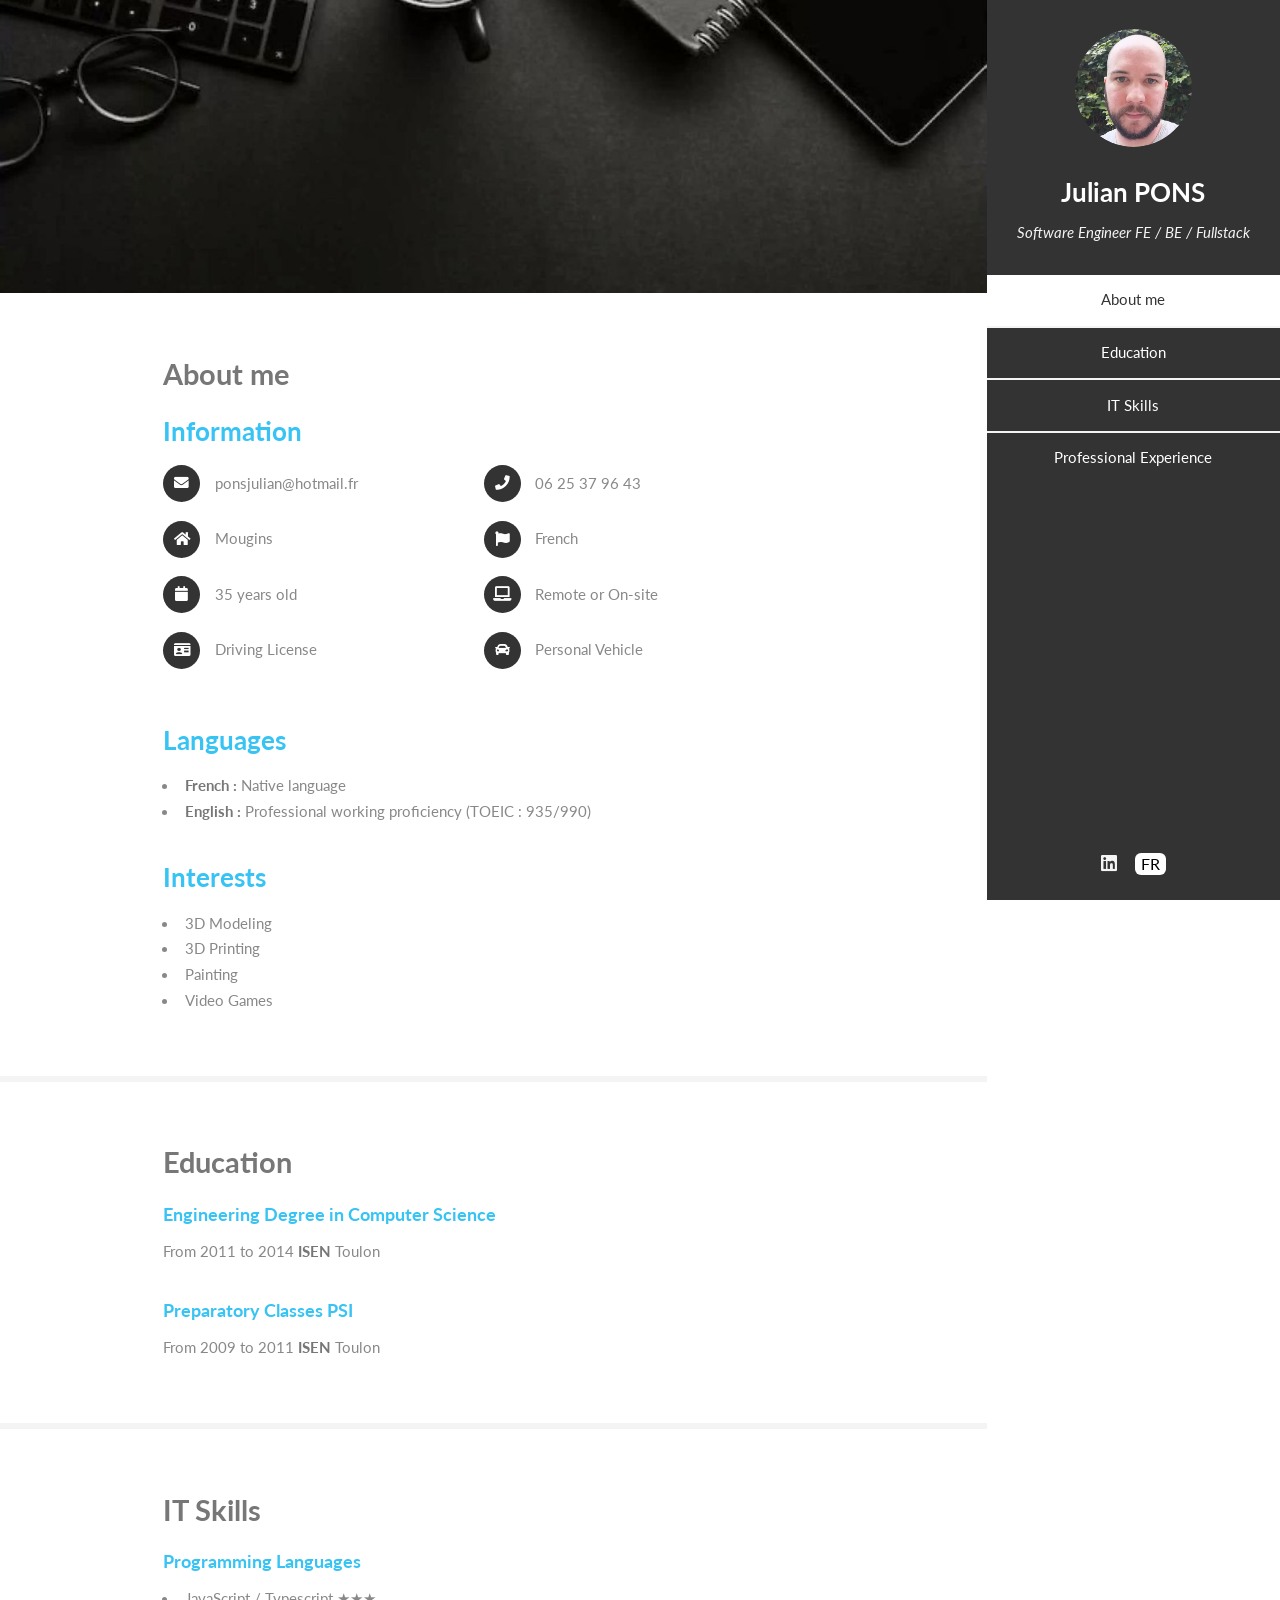
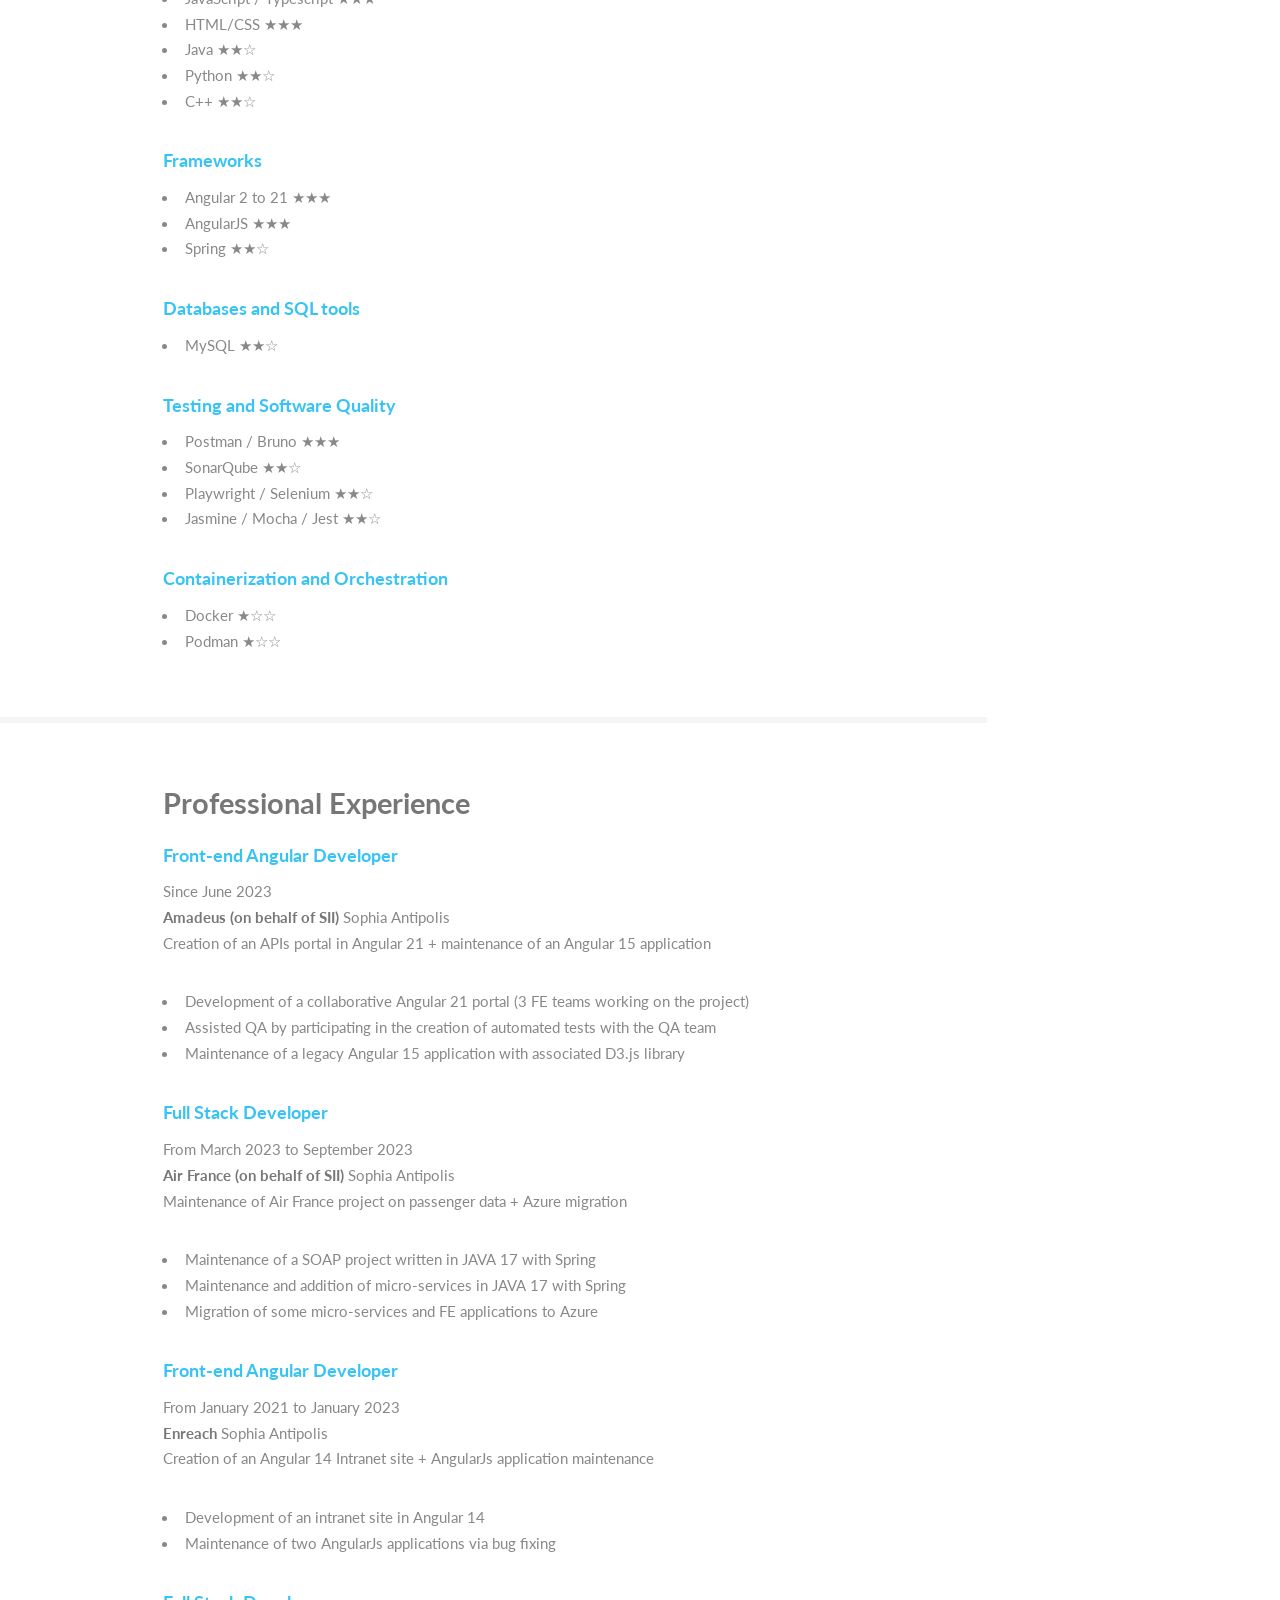
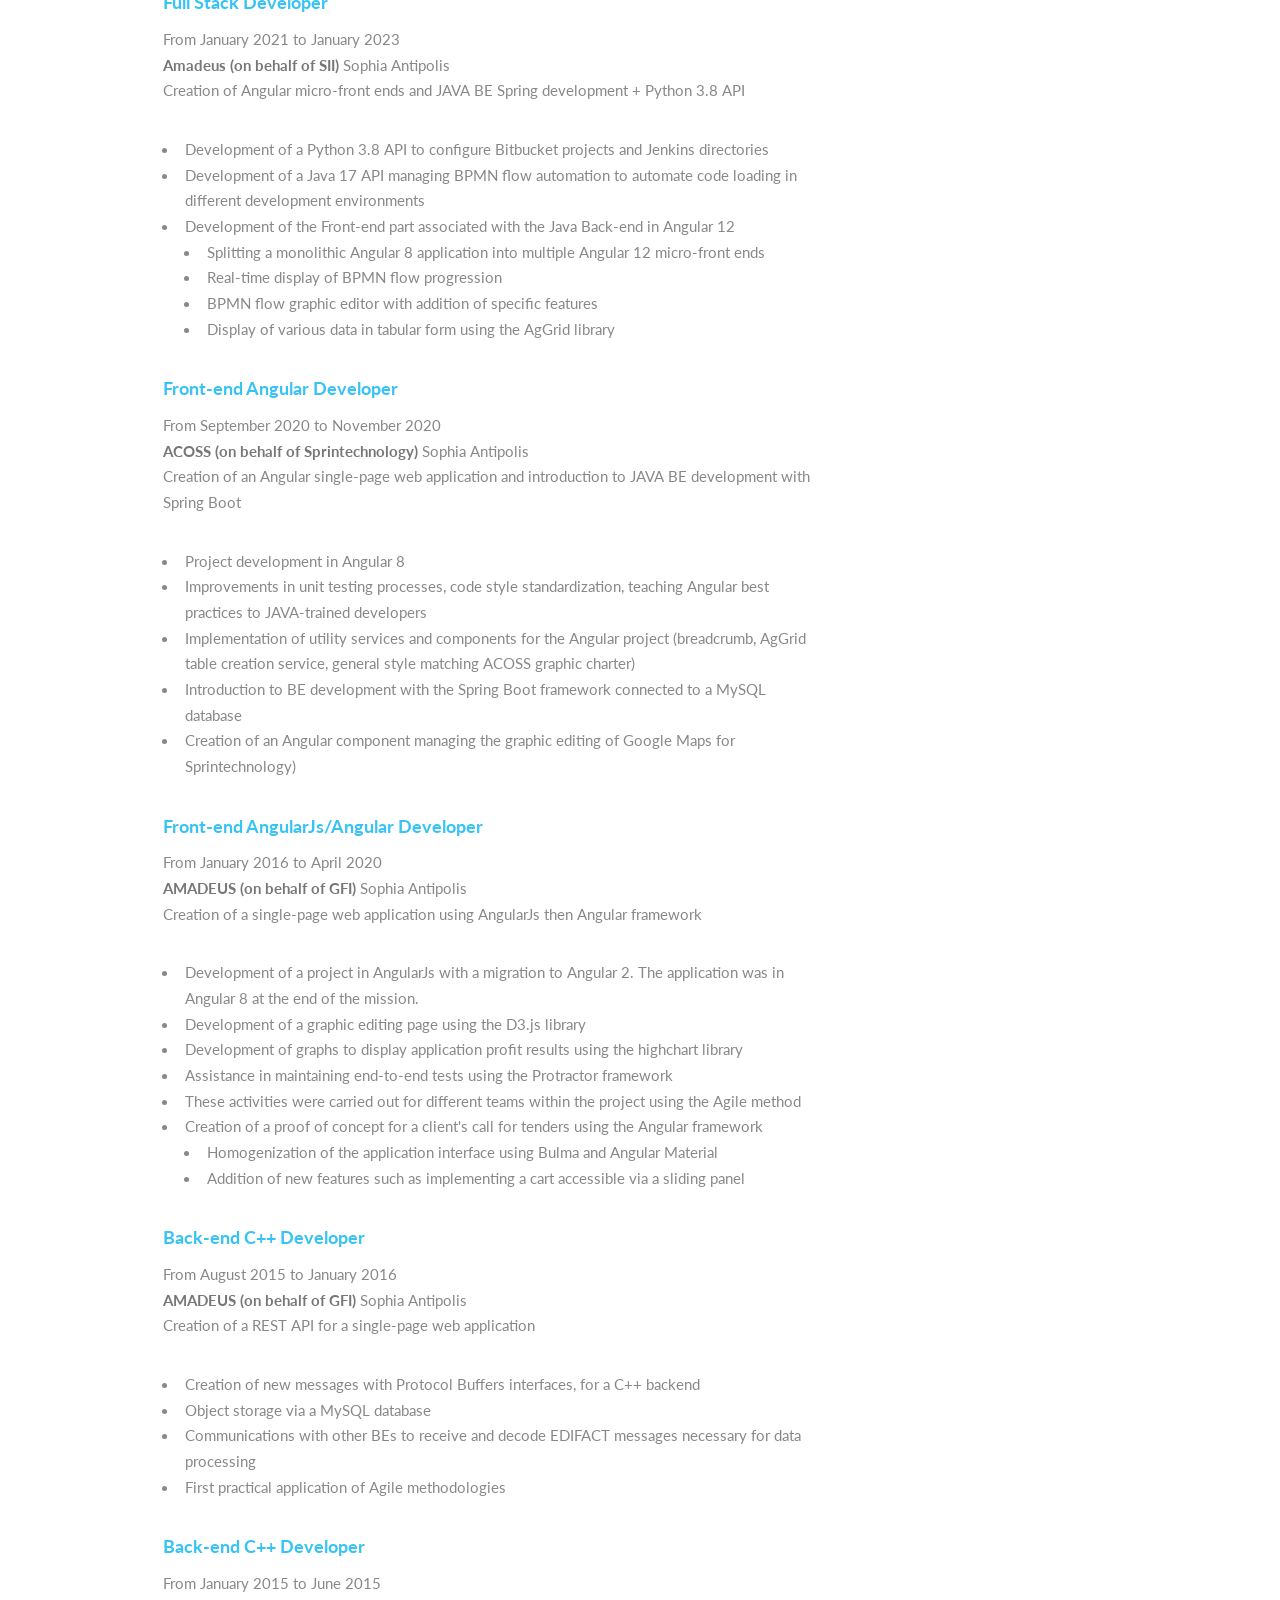
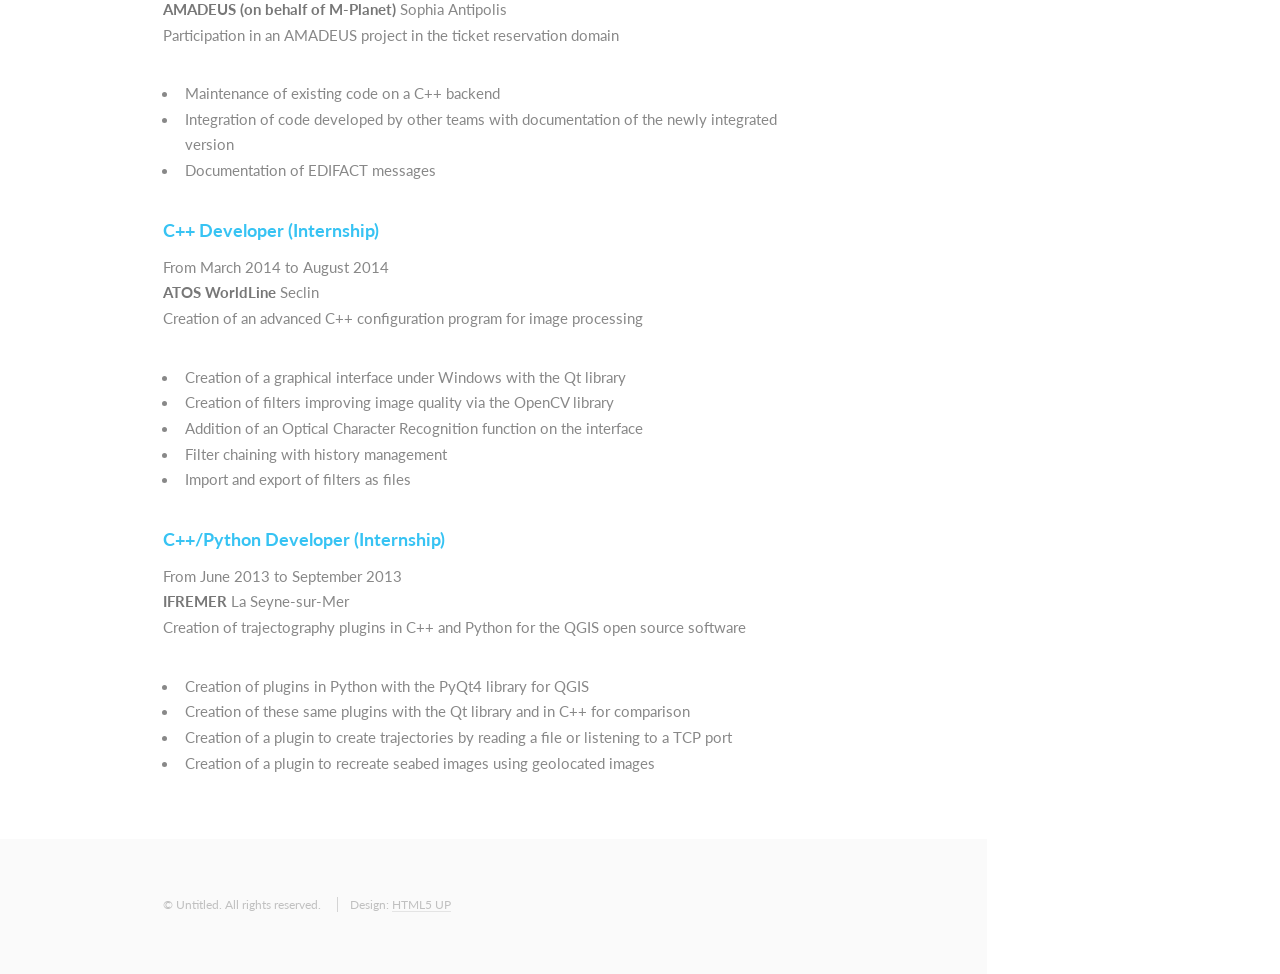
==== commit 803f1f0e: "Add icon switch" ====
--- a/index_en.html
+++ b/index_en.html
@@ -34,7 +34,9 @@
 			<ul class="icons">
 				<li><a href="https://www.linkedin.com/in/julian-pons-7a95511b2" class="icon brands fa-linkedin"><span
 							class="label">Linkedin</span></a></li>
-				<li><a href="index.html" class="icon solid fa-flag"><span class="label">Français</span></a></li>
+				<li><a href="index.html" title="Français"
+						style="text-decoration: none; border-bottom: none; font-size: 16px; background-color: white; padding-top: 1px; padding-bottom: 1px; padding-left: 6px; padding-right: 6px; border-radius: 6px; display: inline-block; line-height: 1.2;color: #000;">FR</a>
+				</li>
 			</ul>
 		</footer>
 	</section>
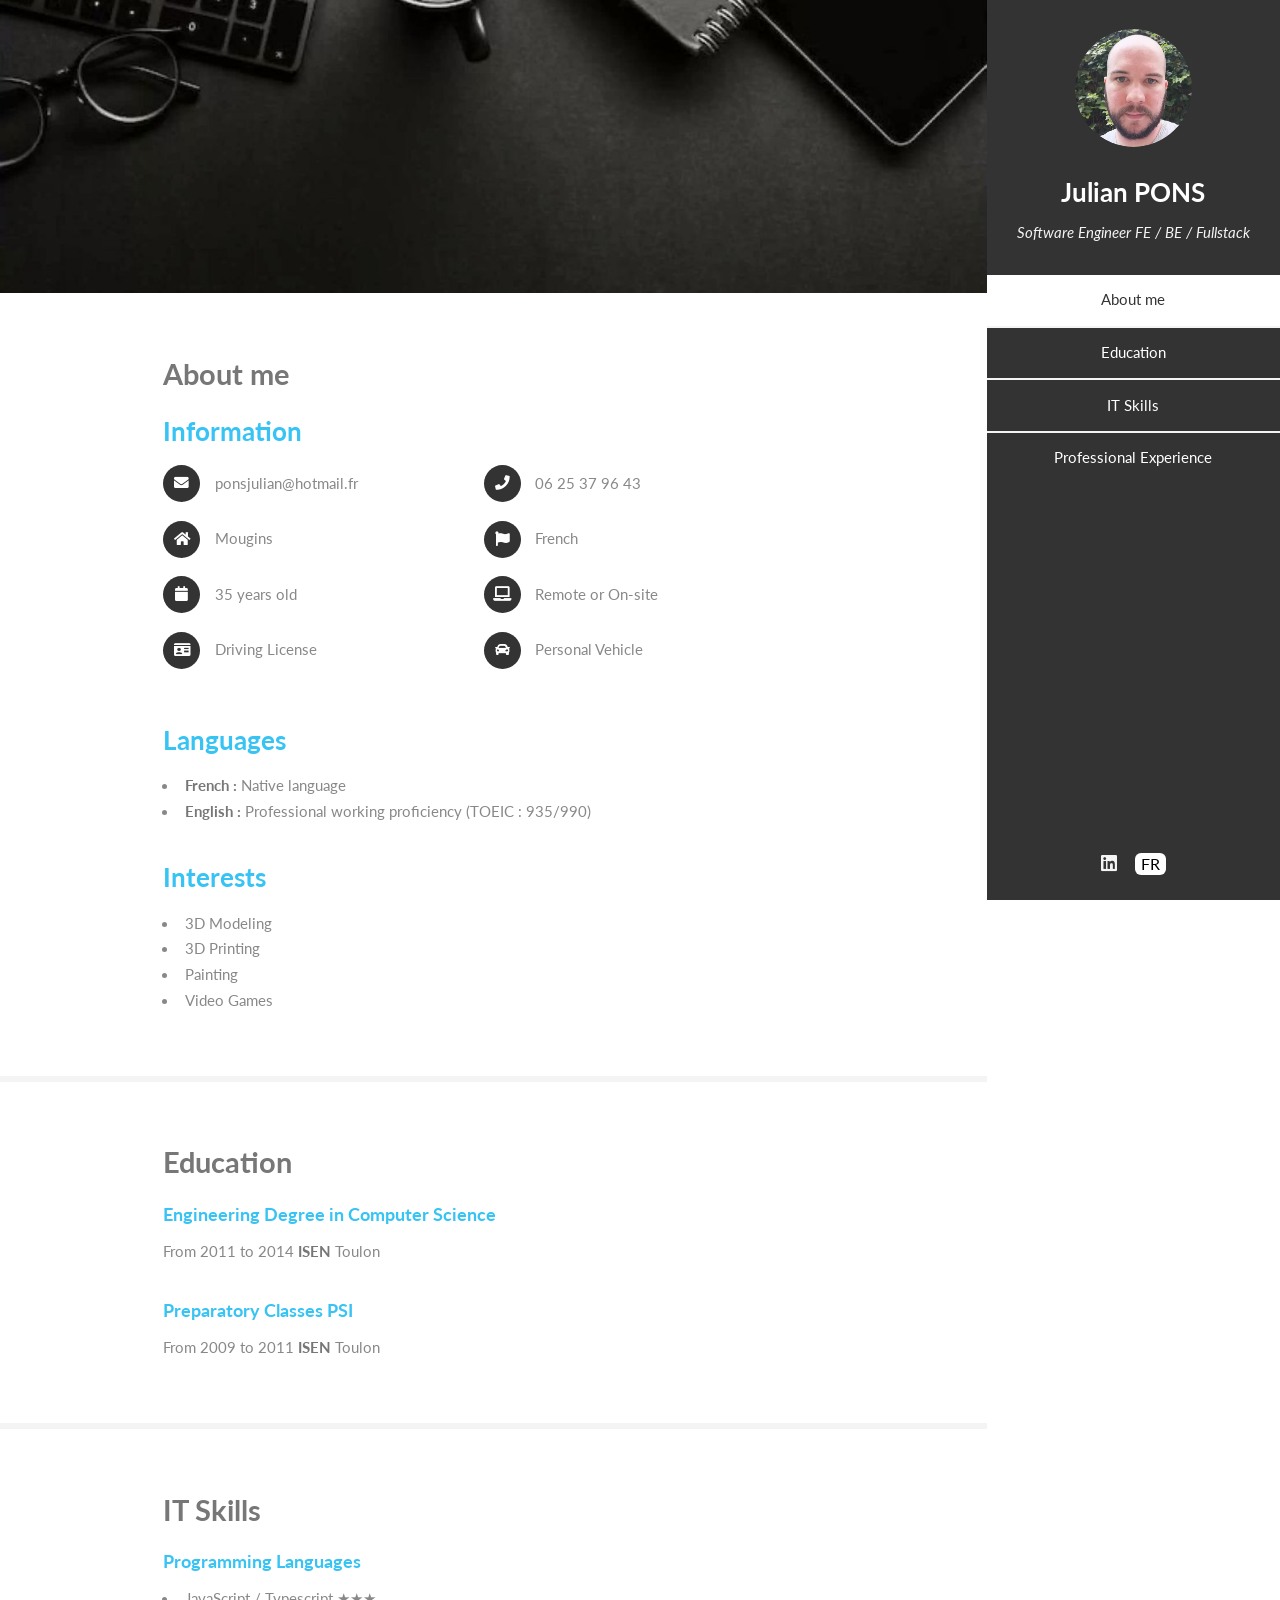
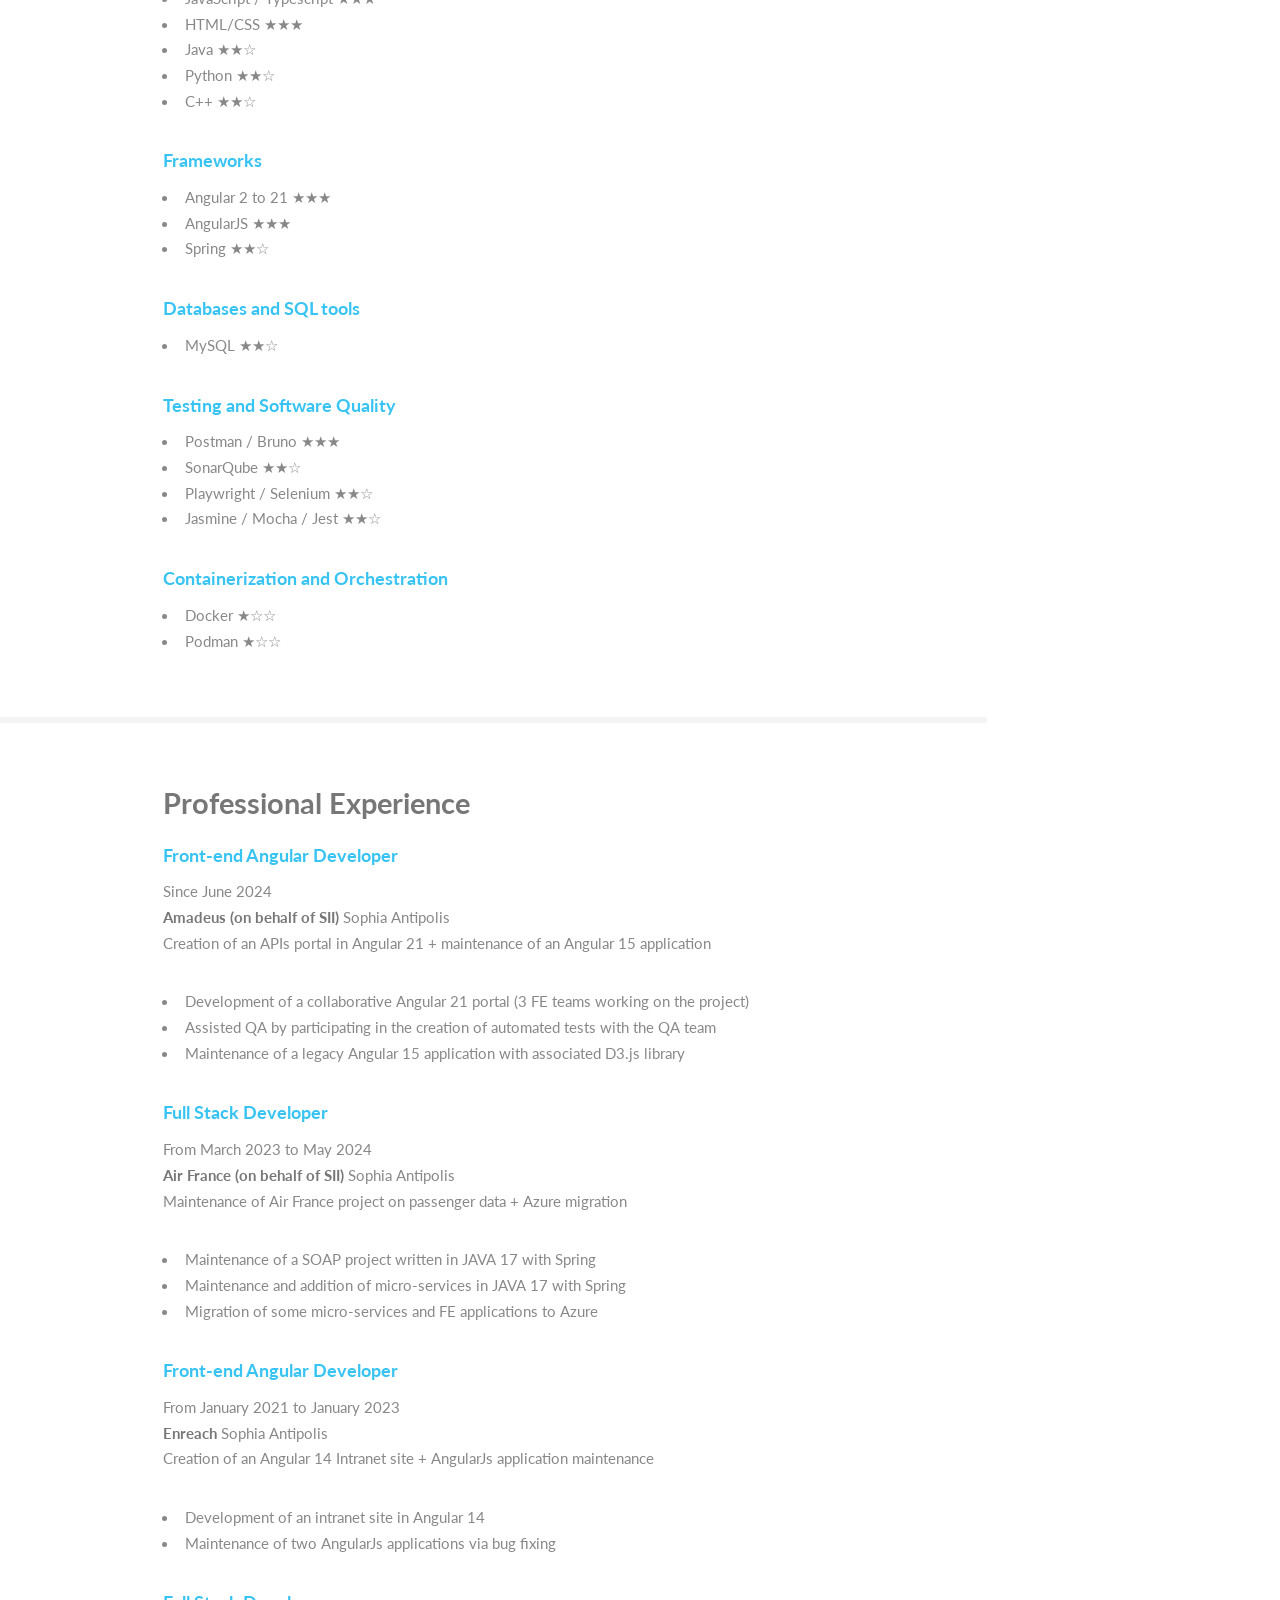
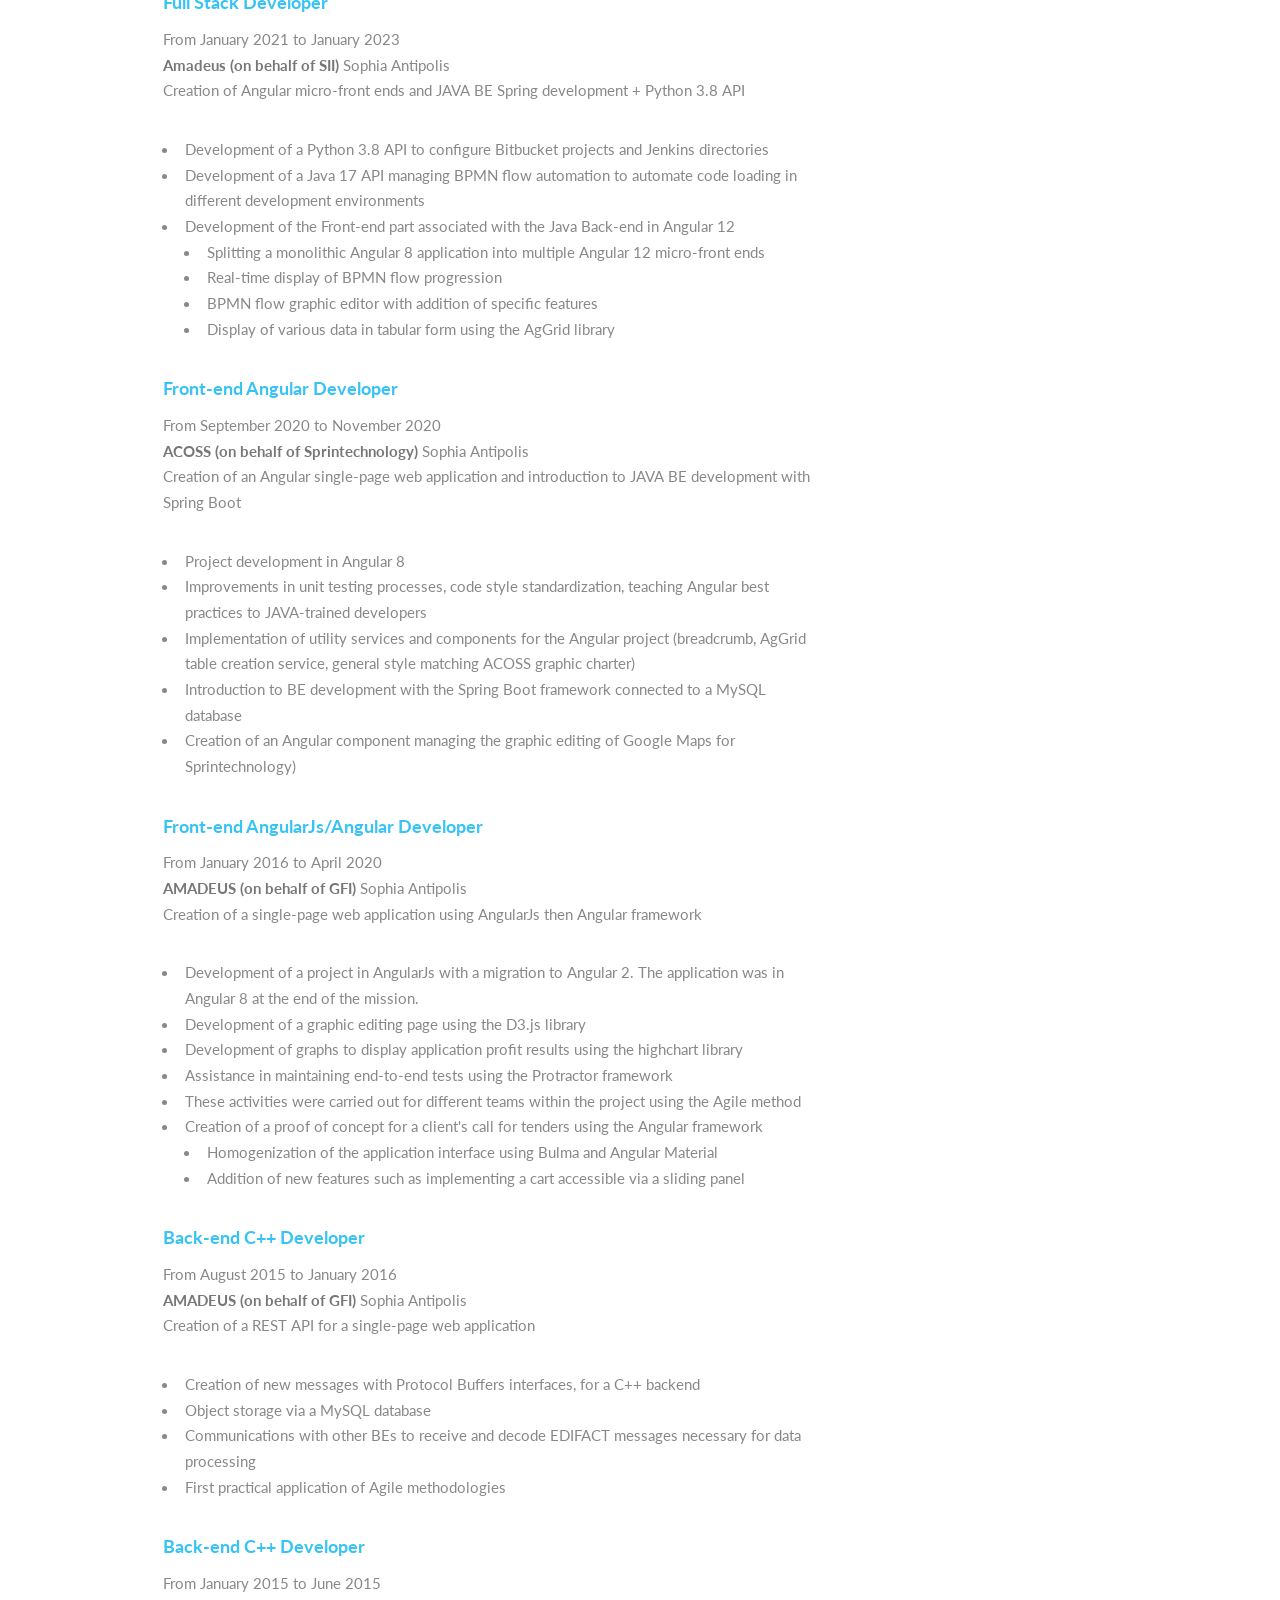
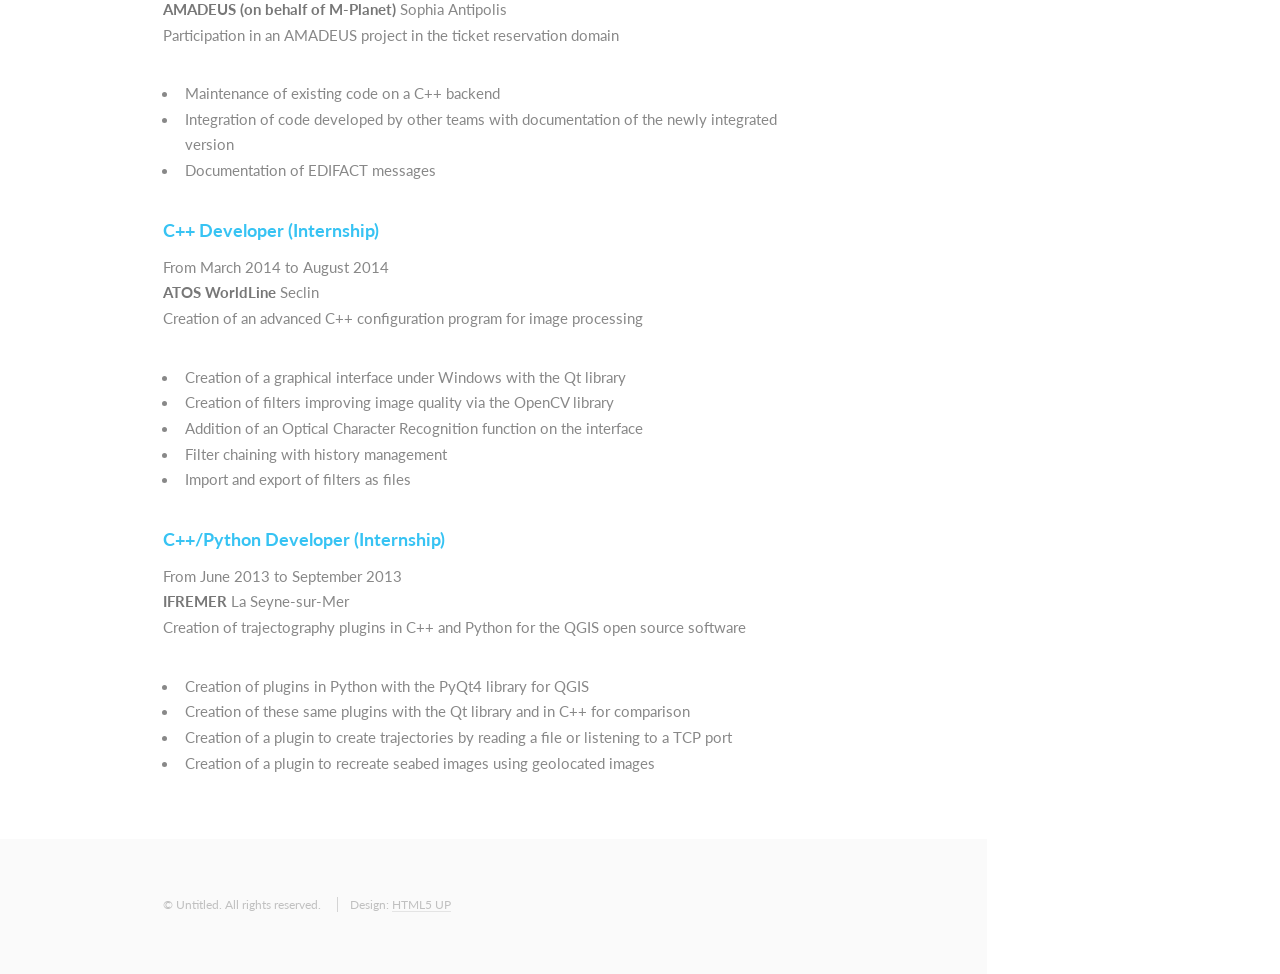
==== commit c543df8f: "Fix date issue" ====
--- a/index_en.html
+++ b/index_en.html
@@ -162,7 +162,7 @@
 
 					<article>
 						<h4 class="primary">Front-end Angular Developer</h4>
-						<p>Since June 2023 <strong><br />Amadeus (on behalf of SII)</strong> Sophia
+						<p>Since June 2024 <strong><br />Amadeus (on behalf of SII)</strong> Sophia
 							Antipolis<br />
 							Creation of an APIs portal in Angular 21 + maintenance of an Angular 15 application</p>
 						<ul>
@@ -175,7 +175,7 @@
 
 					<article>
 						<h4 class="primary">Full Stack Developer</h4>
-						<p>From March 2023 to September 2023 <strong><br />Air France (on behalf of
+						<p>From March 2023 to May 2024 <strong><br />Air France (on behalf of
 								SII)</strong>
 							Sophia Antipolis<br />
 							Maintenance of Air France project on passenger data + Azure migration</p>
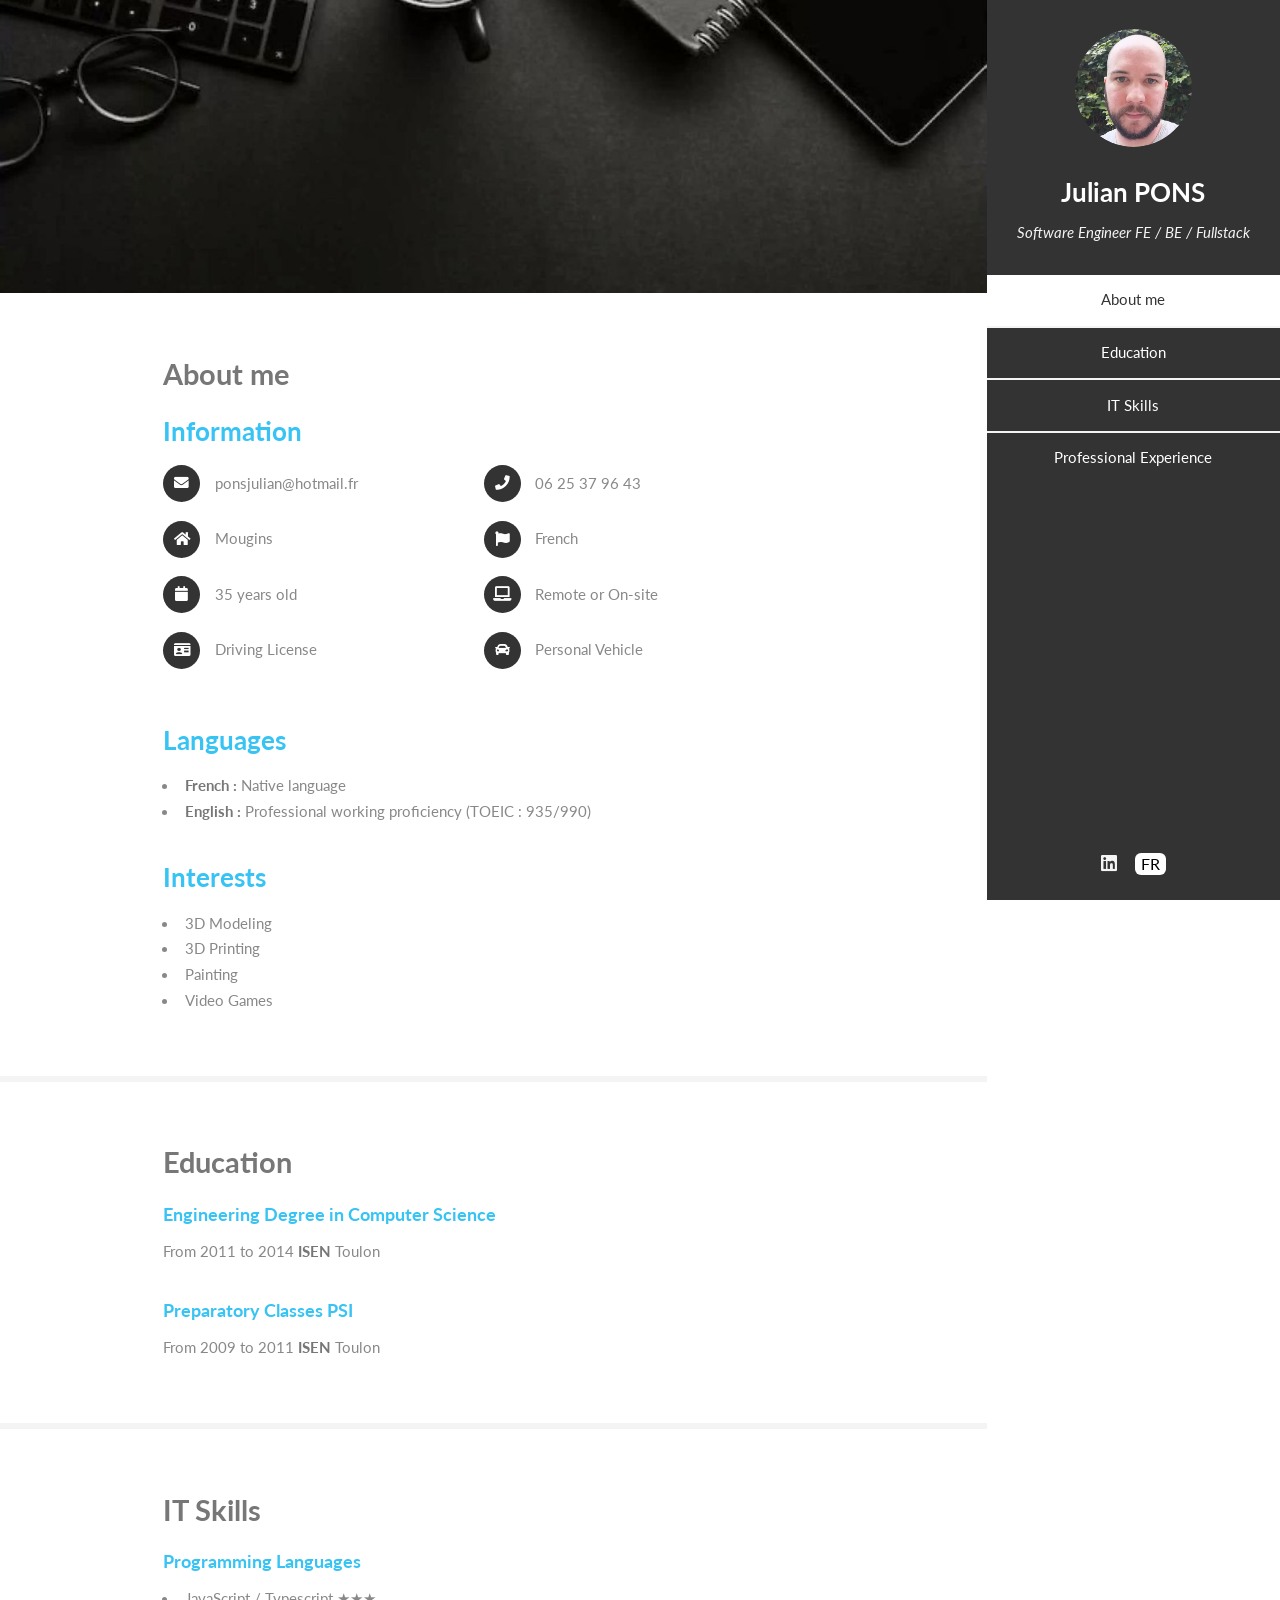
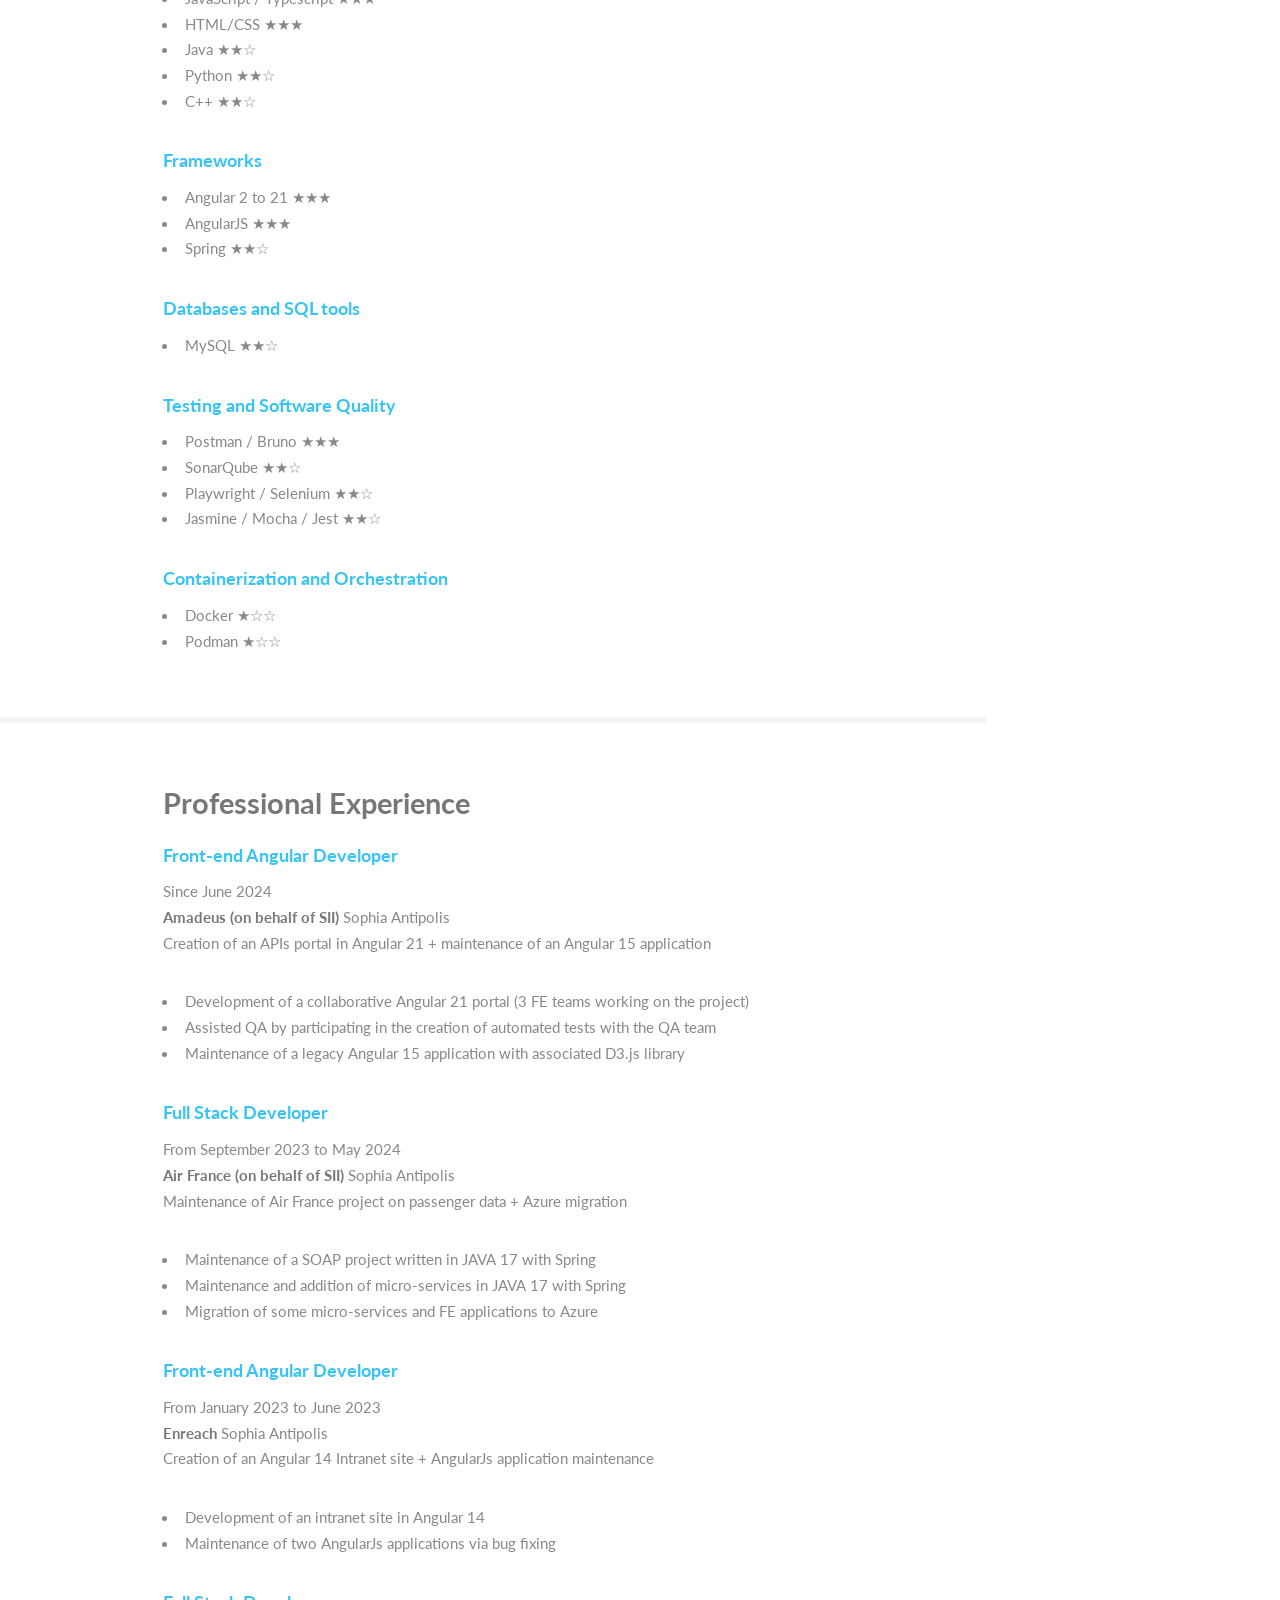
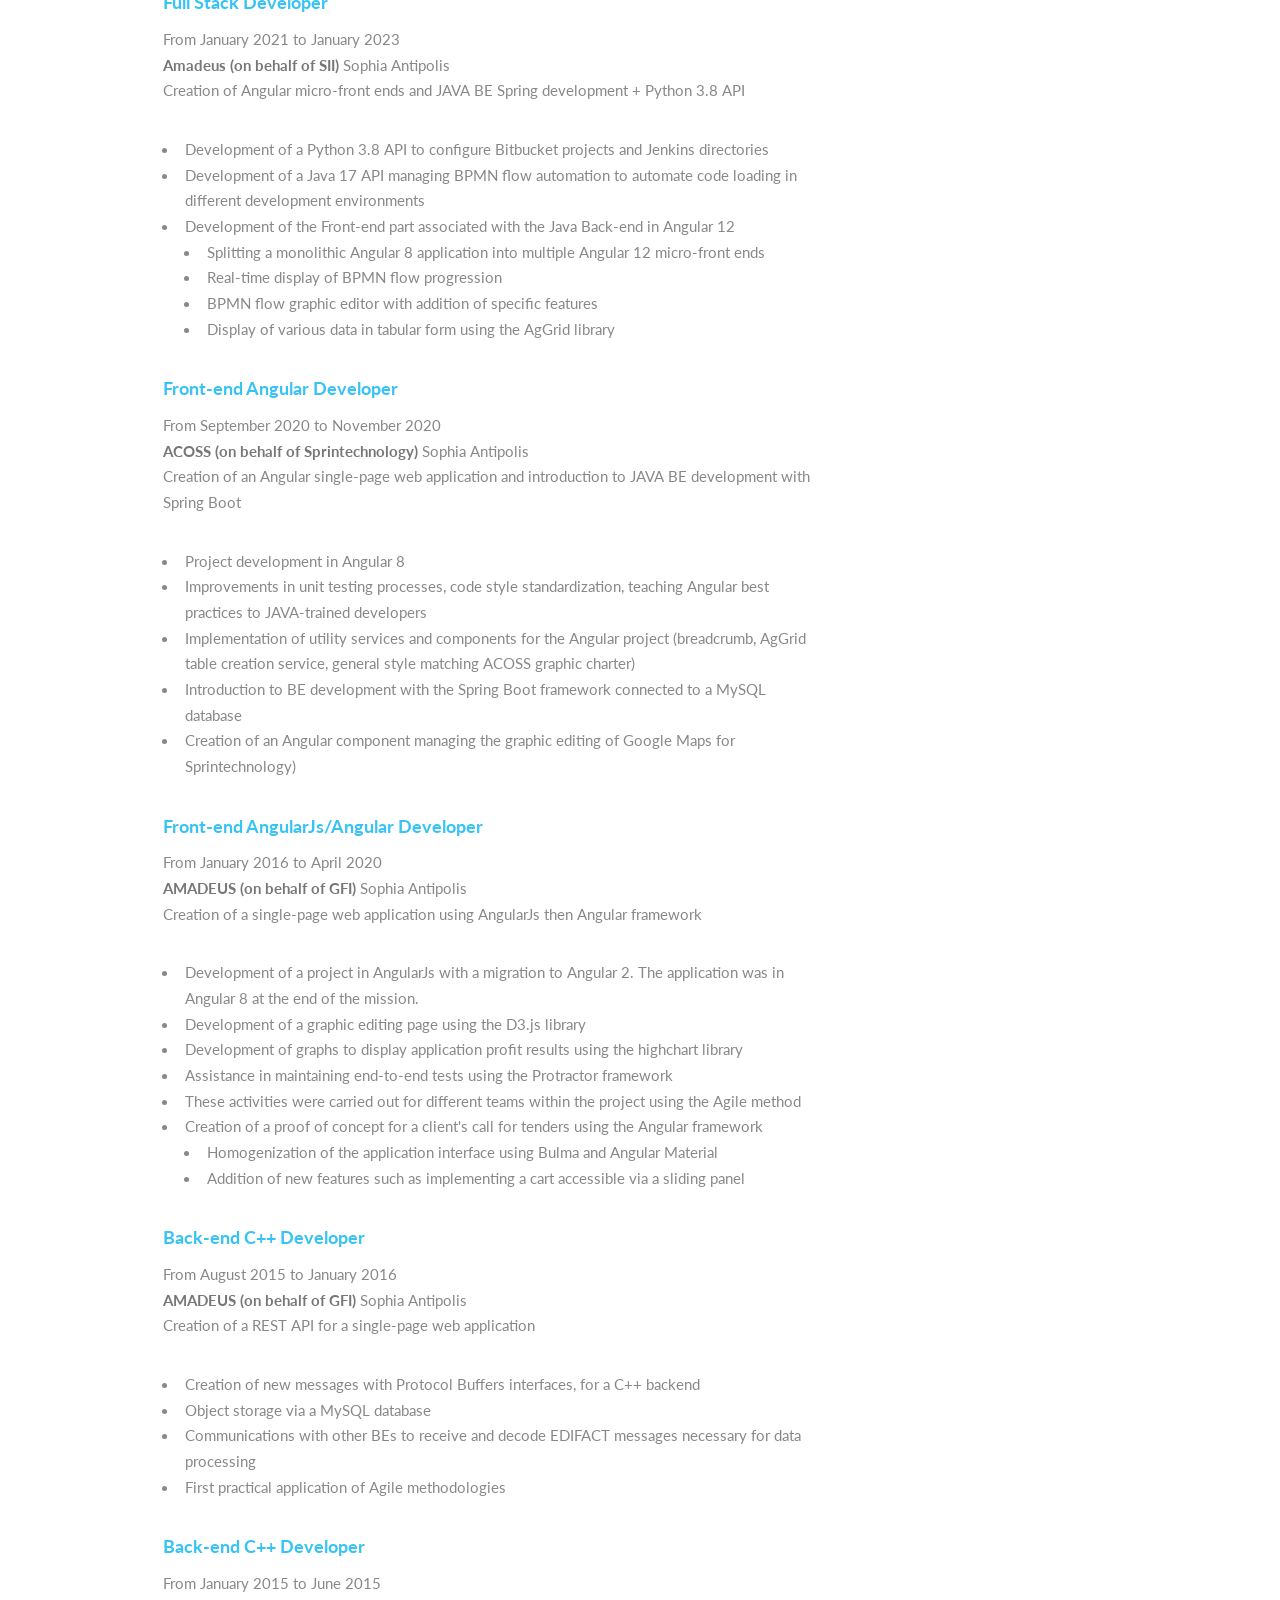
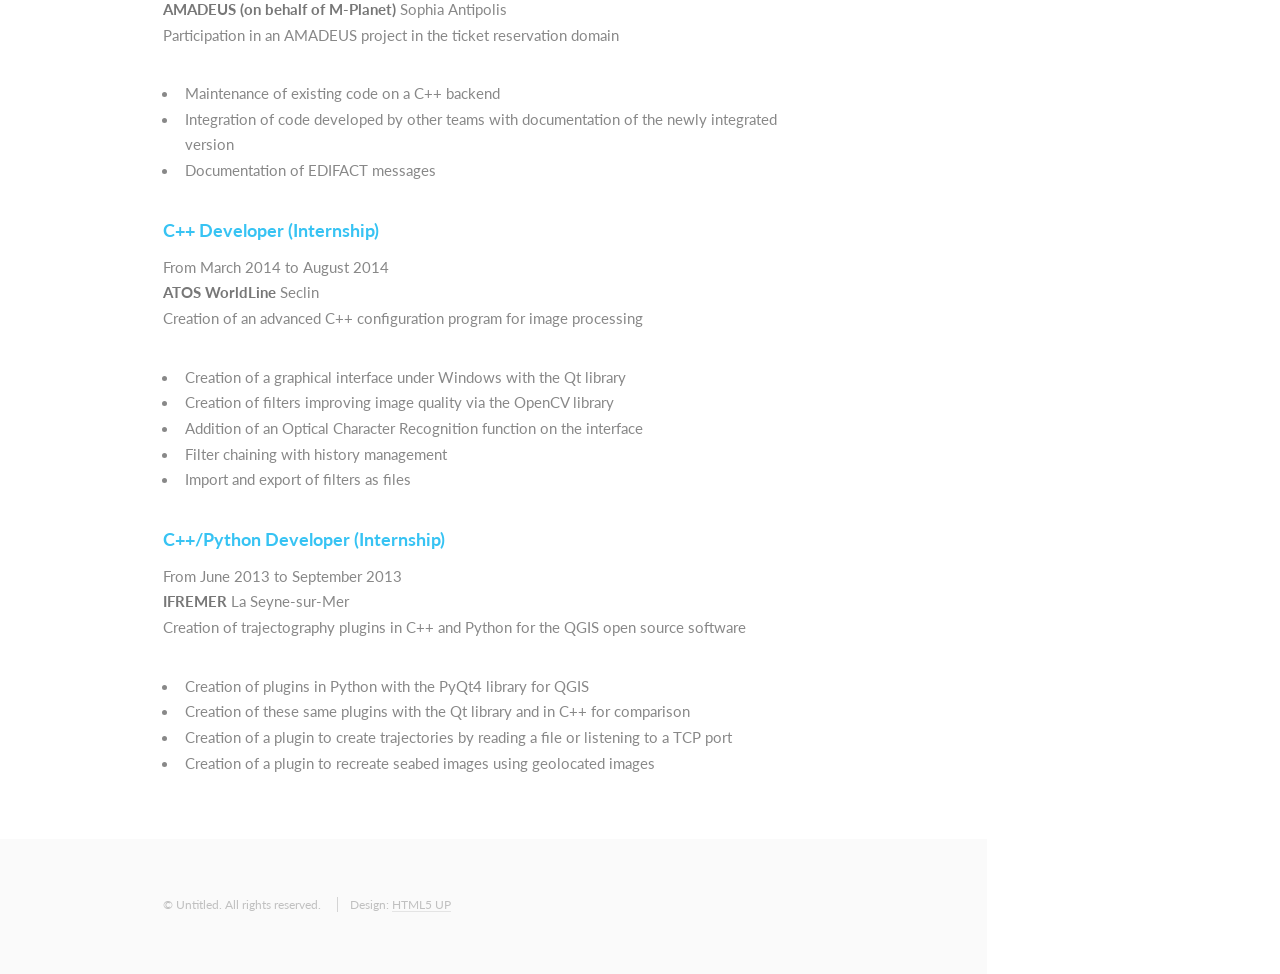
==== commit b8a1e780: "Update employment dates in index_en.html" ====
--- a/index_en.html
+++ b/index_en.html
@@ -175,7 +175,7 @@
 
 					<article>
 						<h4 class="primary">Full Stack Developer</h4>
-						<p>From March 2023 to May 2024 <strong><br />Air France (on behalf of
+						<p>From September 2023 to May 2024 <strong><br />Air France (on behalf of
 								SII)</strong>
 							Sophia Antipolis<br />
 							Maintenance of Air France project on passenger data + Azure migration</p>
@@ -188,7 +188,7 @@
 
 					<article>
 						<h4 class="primary">Front-end Angular Developer</h4>
-						<p>From January 2021 to January 2023 <strong><br />Enreach</strong> Sophia Antipolis<br />
+						<p>From January 2023 to June 2023 <strong><br />Enreach</strong> Sophia Antipolis<br />
 							Creation of an Angular 14 Intranet site + AngularJs application maintenance</p>
 						<ul>
 							<li>Development of an intranet site in Angular 14</li>
@@ -357,4 +357,4 @@
 
 </body>
 
-</html>+</html>
